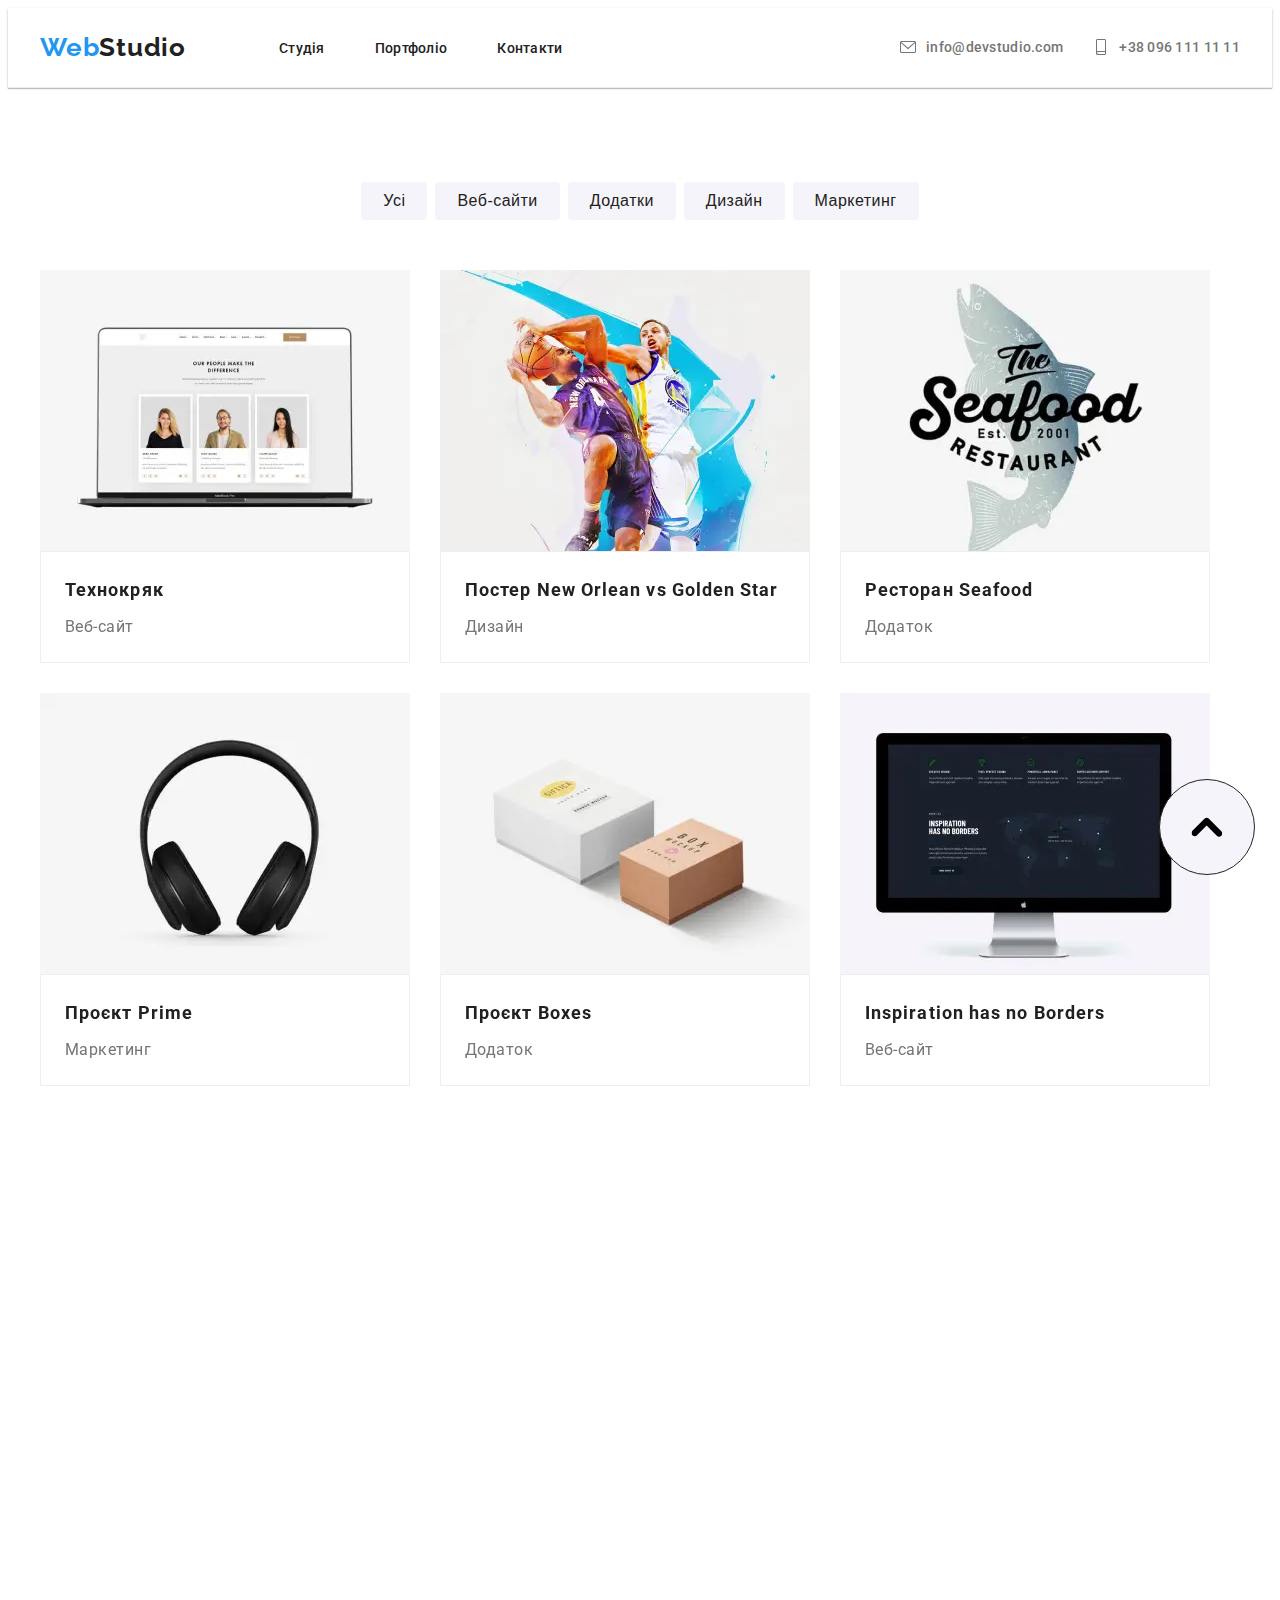
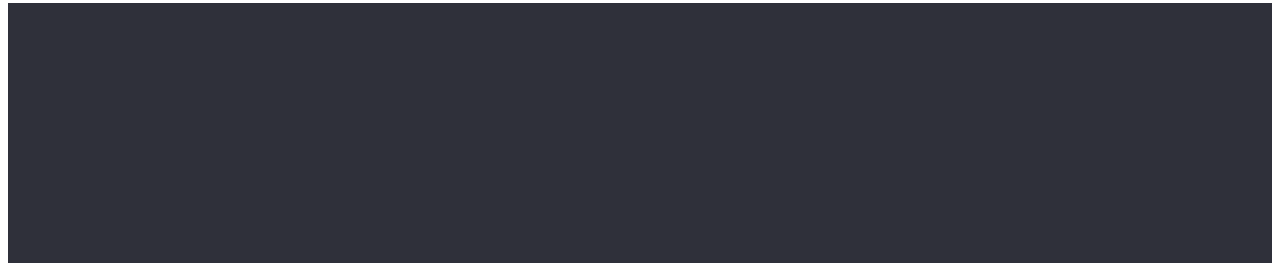
==== portfolio.html @ 99fdd913 "menu4" ====
<!DOCTYPE html>
<html lang="en">
  <head>
    <meta charset="UTF-8" />
    <meta name="viewport" content="width=device-width, initial-scale=1.0" />
    <title>Портфоліо</title>
    <link rel="preconnect" href="https://fonts.googleapis.com" />
    <link rel="preconnect" href="https://fonts.gstatic.com" crossorigin />
    <link
      href="https://fonts.googleapis.com/css2?family=Raleway:wght@700&family=Roboto:wght@400;500;700;900&display=swap"
      rel="stylesheet"
    />
    <link
      rel="stylesheet"
      href="https://cdnjs.cloudflare.com/ajax/libs/modern-normalize/2.0.0/modern-normalize.min.css"
      integrity="sha512-4xo8blKMVCiXpTaLzQSLSw3KFOVPWhm/TRtuPVc4WG6kUgjH6J03IBuG7JZPkcWMxJ5huwaBpOpnwYElP/m6wg=="
      crossorigin="anonymous"
      referrerpolicy="no-referrer"
    />
    <link rel="stylesheet" href="./styles/portfolio.min.css" />
    <link href="https://unpkg.com/aos@2.3.1/dist/aos.css" rel="stylesheet">
  </head>
  <body class="portfolio">
    <header class="header" id="header" >
      <div class="container">
        <div class="header__wrap">
          <a href="./index.html" class="header__logo1"
            >Web<span class="header__logo2">Studio</span></a
          >
          <button class="header__button" data-menu-open>
            <svg class="header__menu">
              <use href="./images/icons.svg#icon-menu"></use>
            </svg>
          </button>
          <ul class="header__list">
            <li class="header__item">
              <a href="./index.html" class="header__link">Студія</a>
            </li>
            <li class="header__item">
              <a href="./portfolio.html" class="header__link">Портфоліо</a>
            </li>
            <li class="header__item">
              <a href="#contacts" class="header__link">Контакти</a>
            </li>
          </ul>
          <ul class="header__infolist">
            <li class="header__infoitem">
              <a class="header__info" href="mailto:info@devstudio.com"
                >info@devstudio.com</a
              >
              <svg class="header__icon">
                <use href="./images/icons.svg#icon-envelope"></use>
              </svg>
            </li>
            <li class="header__infoitem">
              <a class="header__info" href="tel:+380961111111"
                >+38 096 111 11 11</a
              >
              <svg class="header__icon">
                <use href="./images/icons.svg#icon-smartphone"></use>
              </svg>
            </li>
          </ul>
        </div>
      </div>
    </header>
    <main class="main">
      <section class="filters">
        <div class="container">
          <h2 hidden>Filters</h2>
          <ul class="filters__list">
            <li class="filters__item">
              <button class="filters__button" type="button">Усі</button>
            </li>
            <li class="filters__item">
              <button class="filters__button" type="button">Веб-сайти</button>
            </li>
            <li class="filters__item">
              <button class="filters__button" type="button">Додатки</button>
            </li>
            <li class="filters__item">
              <button class="filters__button" type="button">Дизайн</button>
            </li>
            <li class="filters__item">
              <button class="filters__button" type="button">Маркетинг</button>
            </li>
          </ul>
        </div>
      </section>
      <section class="projects">
        <div class="container">
          <h1 hidden>projects</h1>
          <ul class="projects__list">
            <li class="projects__item" data-aos="flip-left">
              <a href="" class="projects__link">
                <article class="projects__article">
                  <div class="projects__hover-position">
                    <div class="projects__photo">
                      <img
                      class="projects__img"
                      src="./images/texnorak.webp"
                      alt="photo"
                    />
                    </div>    
                    <div class="projects__hover">
                      <p class="projects__texthover">
                        Ресурс пропонує комплексні пропозиції з різним рівнем
                        функціоналу та сервісів. Все це дозволить відвідувачу
                        отримати вичерпні відомості про компанію чи приватну
                        особу.
                      </p>
                    </div>
                  </div>
                  <div class="projects__wrap">
                    <h2 class="projects__subtitle">Технокряк</h2>
                    <h2 class="projects__description">Веб-сайт</h2>
                  </div>
                </article>
              </a>
            </li>
            <li class="projects__item" data-aos="flip-left">
              <a href="" class="projects__link">
                <article class="projects__article">
                  <div class="projects__hover-position">
                    <div class="projects__photo">
                      <img
                      class="projects__img"
                      src="./images/poster.webp"
                      alt="photo"
                    />
                    </div>
                    <div class="projects__hover">
                      <p class="projects__texthover">
                        Ресурс пропонує комплексні пропозиції з різним рівнем
                        функціоналу та сервісів. Все це дозволить відвідувачу
                        отримати вичерпні відомості про компанію чи приватну
                        особу.
                      </p>
                    </div>
                  </div>
                  <div class="projects__wrap">
                    <h2 class="projects__subtitle">
                      Постер New Orlean vs Golden Star
                    </h2>
                    <h2 class="projects__description">Дизайн</h2>
                  </div>
                </article>
              </a>
            </li>
            <li class="projects__item" data-aos="flip-left">
              <a href="" class="projects__link">
                <article class="projects__article">
                  <div class="projects__hover-position">
                    <div class="projects__photo">
                      <img
                      class="projects__img"
                      src="./images/seafod.webp"
                      alt="photo"
                    />
                    </div>
                    <div class="projects__hover">
                      <p class="projects__texthover">
                        Ресурс пропонує комплексні пропозиції з різним рівнем
                        функціоналу та сервісів. Все це дозволить відвідувачу
                        отримати вичерпні відомості про компанію чи приватну
                        особу.
                      </p>
                    </div>
                  </div>
                  <div class="projects__wrap">
                    <h2 class="projects__subtitle">Ресторан Seafood</h2>
                    <h2 class="projects__description">Додаток</h2>
                  </div>
                </article>
              </a>
            </li>
            <li class="projects__item" data-aos="flip-left">
              <a href="" class="projects__link">
                <article class="projects__article">
                  <div class="projects__hover-position">
                    <div class="projects__photo">
                      <img
                      class="projects__img"
                      src="./images/nayshniki.webp"
                      alt="photo"
                    />
                    </div>
                    <div class="projects__hover">
                      <p class="projects__texthover">
                        Ресурс пропонує комплексні пропозиції з різним рівнем
                        функціоналу та сервісів. Все це дозволить відвідувачу
                        отримати вичерпні відомості про компанію чи приватну
                        особу.
                      </p>
                    </div>
                  </div>
                  <div class="projects__wrap">
                    <h2 class="projects__subtitle">Проєкт Prime</h2>
                    <h2 class="projects__description">Маркетинг</h2>
                  </div>
                </article>
              </a>
            </li>
            <li class="projects__item" data-aos="flip-left">
              <a href="" class="projects__link">
                <article class="projects__article">
                  <div class="projects__hover-position">
                    <div class="projects__photo">
                      <img
                      class="projects__img"
                      src="./images/boxes.webp"
                      alt="photo"
                    />
                    </div>
                    <div class="projects__hover">
                      <p class="projects__texthover">
                        Ресурс пропонує комплексні пропозиції з різним рівнем
                        функціоналу та сервісів. Все це дозволить відвідувачу
                        отримати вичерпні відомості про компанію чи приватну
                        особу.
                      </p>
                    </div>
                  </div>
                  <div class="projects__wrap">
                    <h2 class="projects__subtitle">Проєкт Boxes</h2>
                    <h2 class="projects__description">Додаток</h2>
                  </div>
                </article>
              </a>
            </li>
            <li class="projects__item" data-aos="flip-left">
              <a href="" class="projects__link">
                <article class="projects__article">
                  <div class="projects__hover-position">
                    <div class="projects__photo">
                      <img
                      class="projects__img"
                      src="./images/computer.webp"
                      alt="photo"
                    />
                    </div>
                    <div class="projects__hover">
                      <p class="projects__texthover">
                        Ресурс пропонує комплексні пропозиції з різним рівнем
                        функціоналу та сервісів. Все це дозволить відвідувачу
                        отримати вичерпні відомості про компанію чи приватну
                        особу.
                      </p>
                    </div>
                  </div>
                  <div class="projects__wrap">
                    <h2 class="projects__subtitle">
                      Inspiration has no Borders
                    </h2>
                    <h2 class="projects__description">Веб-сайт</h2>
                  </div>
                </article>
              </a>
            </li>
            <li class="projects__item" data-aos="flip-left">
              <a href="" class="projects__link">
                <article class="projects__article">
                  <div class="projects__hover-position">
                    <div class="projects__photo">
                      <img
                      class="projects__img"
                      src="./images/limited.webp"
                      alt="photo"
                    />
                    </div>
                    <div class="projects__hover">
                      <p class="projects__texthover">
                        Ресурс пропонує комплексні пропозиції з різним рівнем
                        функціоналу та сервісів. Все це дозволить відвідувачу
                        отримати вичерпні відомості про компанію чи приватну
                        особу.
                      </p>
                    </div>
                  </div>
                  <div class="projects__wrap">
                    <h2 class="projects__subtitle">Видання Limited Edition</h2>
                    <h2 class="projects__description">Дизайн</h2>
                  </div>
                </article>
              </a>
            </li>
            <li class="projects__item" data-aos="flip-left">
              <a href="" class="projects__link">
                <article class="projects__article">
                  <div class="projects__hover-position">
                    <div class="projects__photo">
                      <img
                      class="projects__img"
                      src="./images/lab.webp"
                      alt="photo"
                    />
                    </div>
                    <div class="projects__hover">
                      <p class="projects__texthover">
                        Ресурс пропонує комплексні пропозиції з різним рівнем
                        функціоналу та сервісів. Все це дозволить відвідувачу
                        отримати вичерпні відомості про компанію чи приватну
                        особу.
                      </p>
                    </div>
                  </div>
                  <div class="projects__wrap">
                    <h2 class="projects__subtitle">Проєкт LAB</h2>
                    <h2 class="projects__description">Маркетинг</h2>
                  </div>
                </article>
              </a>
            </li>
            <li class="projects__item" data-aos="flip-left">
              <a href="" class="projects__link">
                <article class="projects__article">
                  <div class="projects__hover-position">
                    <div class="projects__photo">
                      <img
                      class="projects__img"
                      src="./images/growing.webp"
                      alt="photo"
                    />
                    </div>
                    <div class="projects__hover">
                      <p class="projects__texthover">
                        Ресурс пропонує комплексні пропозиції з різним рівнем
                        функціоналу та сервісів. Все це дозволить відвідувачу
                        отримати вичерпні відомості про компанію чи приватну
                        особу.
                      </p>
                    </div>
                  </div>
                  <div class="projects__wrap">
                    <h2 class="projects__subtitle">Growing Business</h2>
                    <h2 class="projects__description">Додаток</h2>
                  </div>
                </article>
              </a>
            </li>
          </ul>
        </div>
      </section>
    </main>
    <footer id="contacts" class="footer">
      <div class="container footer__wrap">
        <div class="footer__contcts" data-aos="fade-right">
          <a href="index.html" class="footer__logo1"
            >Web<span class="footer__logo2">Studio</span></a
          >
          <address class="footer__address">
            м. Київ, пр-т Лесі Українки, 26
          </address>
          <ul class="footer__list">
            <li class="footer__item">
              <a class="footer__info" href="mailto:info@devstudio.com"
                >info@devstudio.com</a
              >
            </li>
            <li class="footer__item">
              <a class="footer__info" href="tel:+380961111111"
                >+38 096 111 11 11</a
              >
            </li>
          </ul>
        </div>
        <div class="footer__soc" data-aos="fade-up">
          <h4 class="footer__title">приєднуйтесь</h4>
          <ul class="soc__list">
            <li class="soc__item">
              <a
                href="https://www.instagram.com/"
                target="_blank"
                class="soc__link"
              >
                <svg class="soc__icon footer__icon">
                  <use href="./images/icons.svg#icon-instagram"></use>
                </svg>
              </a>
            </li>
            <li class="soc__item">
              <a href="https://twitter.com/" target="_blank" class="soc__link">
                <svg class="soc__icon footer__icon">
                  <use href="./images/icons.svg#icon-twitter"></use>
                </svg>
              </a>
            </li>
            <li class="soc__item">
              <a href="https://facebook.com/" target="_blank" class="soc__link">
                <svg class="soc__icon footer__icon">
                  <use href="./images/icons.svg#icon-facebook"></use>
                </svg>
              </a>
            </li>
            <li class="soc__item">
              <a href="https://linkedin.com/" target="_blank" class="soc__link">
                <svg class="soc__icon footer__icon">
                  <use href="./images/icons.svg#icon-linkedin"></use>
                </svg>
              </a>
            </li>
          </ul>
        </div>
        <div class="footer__subscribe" data-aos="fade-left">
          <h4 class="footer__title">Підпишіться на розсилку</h4>
          <form class="footer__form">
            <input type="email" class="footer__input" placeholder="E-mail" required>
            <button class="footer__btn">Підписатися <svg class="footer__subscribe__icon" width="24px" height="24px"><use href="./images/icons.svg#icon-send"></use></svg></button>
          </form>
        </div>
      </div>
    </footer>
    <a href="#top" class="scrolltop">
      <svg class="scrolltop__icon" width="21.68px" height="30.91px">
        <use href="./images/icons.svg#icon-arrow"></use>
      </svg>
    </a>
    <div class="menu is-hidden" data-menu>
      <button class="menu__button" data-menu-close>
        <svg class="menu__icon">
          <use href="./images/icons.svg#icon-cross"></use>
        </svg>
      </button>
      <ul class="menu__list">
        <li class="menu__item">
          <a href="./index.html" class="menu__link">Студія</a>
        </li>
        <li class="menu__item">
          <a href="./portfolio.html" class="menu__link menu__active">Портфоліо</a>
        </li>
        <li class="menu__item">
          <a href="#contacts" class="menu__link" data-menu-close>Контакти</a>
        </li>
      </ul>
      <div class="menu__wrap">
        <a class="menu__tel" href="tel:+380961111111">+38 096 111 11 11</a>
        <a class="menu__mail" href="mailto:info@devstudio.com"
          >info@devstudio.com</a
        >
        <ul class="menu__socials">
          <li class="menu__socitem">
            <a href="" class="menu__soc">Instagram</a>
          </li>
          <li class="menu__socitem">
            <div class="menu__rectangle"></div>
          </li>
          <li class="menu__socitem">
            <a href="" class="menu__soc">Twitter</a>
          </li>
          <li class="menu__socitem">
            <div class="menu__rectangle"></div>
          </li>
          <li class="menu__socitem">
            <a href="" class="menu__soc">Facebook</a>
          </li>
          <li class="menu__socitem">
            <div class="menu__rectangle"></div>
          </li>
          <li class="menu__socitem">
            <a href="" class="menu__soc">LinkedIn</a>
          </li>
        </ul>
      </div>
    </div>
    <script src="https://unpkg.com/aos@2.3.1/dist/aos.js"></script>
    <script src="./js/mobile-menu.js"></script>
    <script>
      AOS.init();
    </script>
  </body>
</html>
---- styles/portfolio.min.css ----
.footer__info,.footer__address{font-size:14px;font-weight:400}.footer__title{font-size:14px;font-weight:700}a{text-decoration:none}ul{list-style-type:none}h1,h2,h3,h4,p,ul{margin:0;padding:0}button{border:none}img{width:100%;max-width:100%;display:block}.container{max-width:480px;margin-left:auto;margin-right:auto;padding:0 15px}@media screen and (min-width: 768px){.container{width:768px;max-width:none}}@media screen and (min-width: 1200px){.container{max-width:none;width:1200px}}html{scroll-behavior:smooth}body{font-family:"Roboto"}main{overflow:hidden}.header{top:0;left:0;z-index:2;background-color:#fff;width:100%;padding:10px 0;animation-name:header-move;animation-duration:1s;box-shadow:0px 1px 3px 0px rgba(0,0,0,.12),0px 1px 1px 0px rgba(0,0,0,.14),0px 2px 1px 0px rgba(0,0,0,.2)}@media screen and (min-width: 768px){.header{padding:21px 0}}@media screen and (min-width: 1200px){.header{padding-top:24px;padding-bottom:25px}}.header__button{background-color:rgba(0,0,0,0);padding:0;width:40px;height:40px}@media screen and (min-width: 768px){.header__button{display:none}}.header__menu{width:40px;height:40px}@media screen and (min-width: 768px){.header__menu{display:none}}.header__wrap{display:flex;align-items:center;justify-content:space-between}@media screen and (min-width: 1200px){.header__wrap{display:flex;align-items:center;justify-content:center}}.header__logo1{color:#2196f3;font-family:Raleway;font-size:24px;font-weight:700;letter-spacing:.72px}@media screen and (min-width: 1200px){.header__logo1{font-size:26px;letter-spacing:.78px}}.header__logo2{color:#212121;font-family:Raleway;font-size:24px;font-weight:700;letter-spacing:.72px}@media screen and (min-width: 1200px){.header__logo2{font-size:26px;letter-spacing:.78px}}.header__list{display:none}@media screen and (min-width: 768px){.header__list{display:flex;align-items:center;justify-content:center;margin-left:88px;gap:50px}}@media screen and (min-width: 1200px){.header__list{display:flex;align-items:center;justify-content:center;margin-left:93px}}.header__infolist{display:none}@media screen and (min-width: 768px){.header__infolist{display:flex;align-items:center;justify-content:flex-start;flex-wrap:wrap;gap:10px;margin-left:96px}}@media screen and (min-width: 1200px){.header__infolist{display:flex;align-items:center;justify-content:center;gap:30px;margin-left:auto}}.header__infoitem{display:flex;align-items:center;justify-content:center;gap:10px;flex-direction:row-reverse;transition:fill 250ms cubic-bezier(0.4, 0, 0.2, 1)}.header__infoitem:hover .header__icon{fill:#2196f3;cursor:pointer}.header__infoitem:hover .header__info{fill:#2196f3;color:#2196f3;cursor:pointer}.header__icon{width:14px;height:14px;fill:#757575;transition:fill 250ms cubic-bezier(0.4, 0, 0.2, 1)}@media screen and (min-width: 1200px){.header__icon{width:16px;height:16px}}.header__link{color:#212121;font-size:14px;font-weight:500;letter-spacing:.28px;position:relative;transition:color 250ms cubic-bezier(0.4, 0, 0.2, 1)}.header__link:hover{color:#2196f3}.header__link:focus{color:#2196f3;outline:none}.header__link::after{display:block;content:"";width:100%;height:4px;background-color:#2196f3;border-radius:2px;position:absolute;top:44px;left:0;opacity:0;transition:opacity 250ms cubic-bezier(0.4, 0, 0.2, 1)}.header__link:hover::after{opacity:1}.header__link:focus::after{opacity:1}.index:hover .header__item:nth-child(1) .header__link::after{opacity:1}.index:hover .header__item:nth-child(1) .header__link{color:#2196f3}.portfolio:hover .header__item:nth-child(2) .header__link::after{opacity:1}.portfolio:hover .header__item:nth-child(2) .header__link{color:#2196f3}.header__info{color:#757575;font-size:12px;font-weight:500;letter-spacing:.24px;transition:color 250ms cubic-bezier(0.4, 0, 0.2, 1)}@media screen and (min-width: 1200px){.header__info{font-size:14px;letter-spacing:.28px}}.header__info:focus{color:#2196f3;outline:none}.header__info:focus-within~.header__icon{fill:#2196f3}@keyframes header-move{0%{transform:translate(0, -200px)}100%{transform:translate(0)}}.menu{background-color:#fff;position:fixed;top:0;left:0;width:100%;height:100%;z-index:2;display:flex;align-items:none;justify-content:space-between;flex-direction:column;padding:48px 0 48px 40px}@media screen and (min-width: 768px){.menu{display:none}}.menu__button{position:fixed;top:10px;right:15px;padding:0;width:40px;height:40px;background-color:rgba(0,0,0,0)}.menu__icon{width:40px;height:40px;fill:#212121}.menu__link{color:#212121;font-size:40px;font-weight:500;letter-spacing:.8px}.menu__link:hover{color:#2196f3}.menu__wrap{display:flex;align-items:none;justify-content:none;flex-direction:column}.menu__tel{color:#2196f3;font-size:34px;font-weight:500;letter-spacing:.68px}@media screen and (max-width: 360px){.menu__tel{font-size:30px}}.menu__mail{color:#757575;font-size:24px;font-weight:500;letter-spacing:.48px;margin-top:32px}.menu__soc{color:#2196f3;font-size:18px;font-weight:500;line-height:122.222%;letter-spacing:.36px}.menu__list{display:flex;align-items:none;justify-content:none;flex-direction:column;gap:34px}.menu__rectangle{width:1px;height:22px;background:rgba(33,33,33,.2)}.menu__socials{display:flex;align-items:center;justify-content:none;gap:10px;flex-wrap:wrap;margin-top:64px}.menu__active{color:#2196f3}.is-hidden{opacity:0;z-index:-2}.scrolltop{width:94px;height:94px;background:#f5f4fa;border:solid 1px #212121;border-radius:50%;display:flex;align-items:center;justify-content:center;position:fixed;bottom:25px;right:25px;z-index:2;transition:box-shadow,background-color,border,250ms cubic-bezier(0.4, 0, 0.2, 1);animation-name:scroll-to-top-move;animation-duration:1s}.scrolltop:hover{box-shadow:0px 2px 2px 0px rgba(0,0,0,.12),0px 1px 2px 0px rgba(0,0,0,.08),0px 3px 1px 0px rgba(0,0,0,.1);background-color:#2196f3;border:none}.scrolltop:focus{box-shadow:0px 2px 2px 0px rgba(0,0,0,.12),0px 1px 2px 0px rgba(0,0,0,.08),0px 3px 1px 0px rgba(0,0,0,.1);background-color:#2196f3;border:none;outline:none}.scrolltop:focus-visible .modal-close{fill:#fff}.scrolltop:hover .scrolltop__icon{fill:#fff}.scrolltop__icon{transform:rotate(90deg);transition:fill 250ms cubic-bezier(0.4, 0, 0.2, 1)}@keyframes scroll-to-top-move{0%{bottom:-90px;background-color:#2196f3}100%{bottom:30px}}.soc__list{display:flex;align-items:center;justify-content:center;gap:10px}.soc__item{width:44px;height:44px;border-radius:50%;display:flex;align-items:center;justify-content:center;transition:background-color 250ms cubic-bezier(0.4, 0, 0.2, 1);background-color:rgba(255,255,255,.1);cursor:pointer}.soc__item:hover{background-color:#2196f3}.soc__item:hover .soc__icon{fill:#fff}.soc__item:focus-within{background-color:#2196f3;outline:none}.soc__item:focus-within .soc__icon{fill:#fff}.soc__item:focus{outline:none}.soc__link{width:20px;height:20px}.soc__icon{width:20px;height:20px;fill:#afb1b8;transition:fill 250ms cubic-bezier(0.4, 0, 0.2, 1)}.team{padding:60px 0;background-color:#f5f4fa}@media screen and (min-width: 1200px){.team{padding:94px 0}}.team__list{display:flex;align-items:center;justify-content:center;gap:30px;flex-direction:column}@media screen and (min-width: 768px){.team__list{flex-direction:row;flex-wrap:wrap}}@media screen and (min-width: 1200px){.team__list{flex-direction:row}}.team__title{color:#212121;text-align:center;font-weight:700;margin-bottom:30px;font-size:28px;letter-spacing:.84px}@media screen and (min-width: 1200px){.team__title{margin-bottom:50px;letter-spacing:1.08px;font-size:36px}}.team__wrap{padding:30px 0 16px}.team__mate{color:#212121;text-align:center;font-size:16px;font-weight:500;letter-spacing:.48px}.team__item{padding-bottom:24px;background-color:#fff;border-radius:0px 0px 4px 4px;box-shadow:0px 2px 1px 0px rgba(0,0,0,.2),0px 1px 1px 0px rgba(0,0,0,.14),0px 1px 3px 0px rgba(0,0,0,.12)}@media screen and (min-width: 1200px){.team__item{padding-bottom:30px}}.team__photo{overflow:hidden}@media screen and (min-width: 768px){.team__photo{width:354px;height:374px}}@media screen and (min-width: 1200px){.team__photo{width:270px;height:260px}}.team__subtitle{color:#757575;text-align:center;font-size:16px;font-weight:400;letter-spacing:.48px;margin-top:10px}.filters{border-top:solid #ececec 1px;padding-top:60px;padding-bottom:40px}@media screen and (min-width: 768px){.filters{padding-bottom:30px}}@media screen and (min-width: 1200px){.filters{padding-top:94px;padding-bottom:50px}}.filters__list{display:flex;align-items:none;justify-content:none;gap:8px;flex-wrap:wrap;max-width:326px}@media screen and (min-width: 768px){.filters__list{display:flex;align-items:center;justify-content:center;max-width:none}}.filters__item:nth-child(1) .filters__button{animation-name:filters-move-1}.filters__item:nth-child(2) .filters__button{animation-name:filters-move-2}.filters__item:nth-child(3) .filters__button{animation-name:filters-move-3}.filters__item:nth-child(4) .filters__button{animation-name:filters-move-4}.filters__item:nth-child(5) .filters__button{animation-name:filters-move-5}.filters__button{padding:6px 22px;border-radius:4px;background:#f5f4fa;color:#212121;text-align:center;font-size:16px;font-weight:500;line-height:162.5%;letter-spacing:.48px;transition:background,color,box-shadow,transform;transition-duration:250ms;transition-timing-function:cubic-bezier(0.4, 0, 0.2, 1);animation-duration:1.2s}.filters__button:hover{background:#2196f3;color:#fff;box-shadow:0px 2px 2px 0px rgba(0,0,0,.12),0px 1px 2px 0px rgba(0,0,0,.08),0px 3px 1px 0px rgba(0,0,0,.1);cursor:pointer}.filters__button:focus{background:#2196f3;color:#fff;box-shadow:0px 2px 2px 0px rgba(0,0,0,.12),0px 1px 2px 0px rgba(0,0,0,.08),0px 3px 1px 0px rgba(0,0,0,.1);cursor:pointer;outline:none}@keyframes filters-move-1{0%{transform:translate(-1500px, -500px) rotate(750deg);opacity:1}50%{transform:translate(-400px, 30px);background:#2196f3;color:#fff}100%{transform:translate(0);opacity:0}}@keyframes filters-move-2{0%{transform:translate(300px, -600px) rotate(380deg);opacity:1}50%{transform:translate(300px, -220px) rotate(190deg);background:#2196f3;color:#fff}100%{transform:translate(0);opacity:1}}@keyframes filters-move-3{0%{transform:translate(1600px, 600px) rotate(1090deg);opacity:1}50%{transform:translate(550px, -70px) rotate(460deg);background:#2196f3;color:#fff}100%{transform:translate(0);opacity:0}}@keyframes filters-move-4{0%{transform:translate(-1600px, 0);opacity:1}50%{transform:translate(-300px, 0);background:#2196f3;color:#fff}100%{transform:translate(0);opacity:0}}@keyframes filters-move-5{0%{transform:translate(1600px, 0) rotate(460deg);opacity:1}50%{transform:translate(200px, 0) rotate(80deg);background:#2196f3;color:#fff}100%{transform:translate(0);opacity:1}}.projects{padding-bottom:94px}.projects__wrap{padding:20px 24px;border:1px solid #eee}@media screen and (min-width: 768px){.projects__item:first-child .projects__wrap{padding-bottom:54px}}@media screen and (min-width: 1200px){.projects__item:first-child .projects__wrap{padding-bottom:20px}}.projects__list{display:flex;align-items:center;justify-content:none;flex-wrap:wrap;gap:30px}.projects__subtitle{color:#212121;font-size:18px;font-weight:700;line-height:200%;letter-spacing:1.08px;margin-bottom:4px}.projects__photo{height:294px;width:450px}@media screen and (max-width: 480px){.projects__photo{width:100%;height:auto}}@media screen and (min-width: 768px){.projects__photo{width:354px;height:281px}}@media screen and (min-width: 1200px){.projects__photo{width:370px}}.projects__article{transition:box-shadow 250ms cubic-bezier(0.4, 0, 0.2, 1)}.projects__link:hover .projects__article{box-shadow:1px 4px 6px 0px rgba(0,0,0,.16),0px 4px 4px 0px rgba(0,0,0,.06),0px 1px 1px 0px rgba(0,0,0,.12)}.projects__link:focus{outline:none}.projects__link:focus .projects__article{box-shadow:1px 4px 6px 0px rgba(0,0,0,.16),0px 4px 4px 0px rgba(0,0,0,.06),0px 1px 1px 0px rgba(0,0,0,.12)}@media screen and (max-width: 480px){.projects__item{width:100%}}@media screen and (min-width: 768px){.projects__item{max-width:354px}}@media screen and (min-width: 1200px){.projects__item{max-width:none;flex-basis:calc((100% - 60px) \3 )}}.projects__description{color:#757575;font-size:16px;font-weight:400;line-height:187.5%;letter-spacing:.48px}.projects__texthover{color:#fff;font-size:18px;font-weight:400;line-height:155.556%;letter-spacing:.54px;max-width:402px}@media screen and (max-width: 480px){.projects__texthover{font-size:14px;max-width:206px}}@media screen and (min-width: 768px){.projects__texthover{max-width:306px}}@media screen and (min-width: 1200px){.projects__texthover{max-width:322px}}.projects__hover-position{position:relative;overflow:hidden}.projects__hover{top:294px;left:0;position:absolute;height:294px;width:450px;background:rgba(33,150,243,.9);display:flex;align-items:center;justify-content:center;transition:transform 250ms cubic-bezier(0.4, 0, 0.2, 1)}@media screen and (max-width: 480px){.projects__hover{top:360px;width:100%;height:100%}}@media screen and (min-width: 768px){.projects__hover{width:370px}}.projects__link:hover .projects__hover{transform:translate(0, -294px)}@media screen and (max-width: 480px){.projects__link:hover .projects__hover{transform:translate(0, -360px)}}.projects__link:focus .projects__hover{opacity:1}.footer{padding:60px 0;background-color:#2f303a;overflow:hidden}.footer__icon{fill:#fff;transition:fill 250ms cubic-bezier(0.4, 0, 0.2, 1)}@media screen and (min-width: 768px){.footer__soc{padding-top:5px}}@media screen and (min-width: 1200px){.footer__soc{padding-top:12px;margin-left:70px}}.footer__logo1{color:#2196f3;font-family:Raleway;font-size:24px;font-weight:700;letter-spacing:.72px}@media screen and (min-width: 1200px){.footer__logo1{font-size:26px;letter-spacing:.78px}}.footer__logo2{color:#fff;font-family:Raleway;font-size:24px;font-weight:700;letter-spacing:.72px}@media screen and (min-width: 1200px){.footer__logo2{font-size:26px;letter-spacing:.78px}}.footer__contcts{display:flex;align-items:center;justify-content:center;flex-direction:column}@media screen and (min-width: 768px){.footer__contcts{margin-left:61px;margin-right:165px}}@media screen and (min-width: 1200px){.footer__contcts{display:block;margin:0}}.footer__address{color:#fff;line-height:171.429%;letter-spacing:.42px;font-style:normal;margin-bottom:9px;margin-top:20px}.footer__list{display:flex;align-items:none;justify-content:none;gap:9px;flex-direction:column}.footer__info{color:rgba(255,255,255,.6);line-height:171.429%;letter-spacing:.42px;transition:color 250ms cubic-bezier(0.4, 0, 0.2, 1)}.footer__info:hover{color:#2196f3}.footer__info:focus{color:#2196f3;outline:none}.footer__title{text-align:center;color:#fff;letter-spacing:.42px;text-transform:uppercase;margin-bottom:20px}@media screen and (min-width: 1200px){.footer__title{text-align:left}}.footer__wrap{display:flex;align-items:none;justify-content:none;gap:60px;flex-direction:column;flex-wrap:wrap}@media screen and (min-width: 768px){.footer__wrap{flex-direction:row;gap:0}}@media screen and (min-width: 768px){.footer__subscribe{margin-top:60px;margin-right:auto;margin-left:auto}}@media screen and (min-width: 1200px){.footer__subscribe{padding-top:12px;margin:0 0 0 93px}}.footer__input{width:450px;height:50px;border-radius:4px;border:1px solid rgba(255,255,255,.3);background:rgba(33,150,243,0);box-shadow:0px 4px 4px 0px rgba(0,0,0,.15);padding:15px 16px;color:#fff;transition:border-color 250ms cubic-bezier(0.4, 0, 0.2, 1)}@media screen and (max-width: 480px){.footer__input{width:100%}}@media screen and (min-width: 1200px){.footer__input{width:358px}}.footer__input:hover{border-color:#2196f3}.footer__input:focus{border-color:#2196f3;outline:none}.footer__input::-moz-placeholder{color:rgba(255,255,255,.6);font-size:16px;font-weight:400;line-height:125%;letter-spacing:.48px}.footer__input::placeholder{color:rgba(255,255,255,.6);font-size:16px;font-weight:400;line-height:125%;letter-spacing:.48px}.footer__btn{color:#fff;font-size:16px;font-weight:700;line-height:187.5%;letter-spacing:.96px;width:200px;height:50px;border-radius:4px;background:#2196f3;box-shadow:0px 4px 4px 0px rgba(0,0,0,.15);display:flex;align-items:center;justify-content:none;gap:10px;padding:10px 28px}.footer__btn:hover{cursor:pointer}.footer__form{display:flex;align-items:center;justify-content:center;gap:20px;flex-direction:column}@media screen and (min-width: 1200px){.footer__form{gap:12px;flex-direction:row}}.footer__subscribe__icon{fill:#fff}.footer{padding:60px 0;background-color:#2f303a;overflow:hidden}.footer__icon{fill:#fff;transition:fill 250ms cubic-bezier(0.4, 0, 0.2, 1)}@media screen and (min-width: 768px){.footer__soc{padding-top:5px}}@media screen and (min-width: 1200px){.footer__soc{padding-top:12px;margin-left:70px}}.footer__logo1{color:#2196f3;font-family:Raleway;font-size:24px;font-weight:700;letter-spacing:.72px}@media screen and (min-width: 1200px){.footer__logo1{font-size:26px;letter-spacing:.78px}}.footer__logo2{color:#fff;font-family:Raleway;font-size:24px;font-weight:700;letter-spacing:.72px}@media screen and (min-width: 1200px){.footer__logo2{font-size:26px;letter-spacing:.78px}}.footer__contcts{display:flex;align-items:center;justify-content:center;flex-direction:column}@media screen and (min-width: 768px){.footer__contcts{margin-left:61px;margin-right:165px}}@media screen and (min-width: 1200px){.footer__contcts{display:block;margin:0}}.footer__address{color:#fff;line-height:171.429%;letter-spacing:.42px;font-style:normal;margin-bottom:9px;margin-top:20px}.footer__list{display:flex;align-items:none;justify-content:none;gap:9px;flex-direction:column}.footer__info{color:rgba(255,255,255,.6);line-height:171.429%;letter-spacing:.42px;transition:color 250ms cubic-bezier(0.4, 0, 0.2, 1)}.footer__info:hover{color:#2196f3}.footer__info:focus{color:#2196f3;outline:none}.footer__title{text-align:center;color:#fff;letter-spacing:.42px;text-transform:uppercase;margin-bottom:20px}@media screen and (min-width: 1200px){.footer__title{text-align:left}}.footer__wrap{display:flex;align-items:none;justify-content:none;gap:60px;flex-direction:column;flex-wrap:wrap}@media screen and (min-width: 768px){.footer__wrap{flex-direction:row;gap:0}}@media screen and (min-width: 768px){.footer__subscribe{margin-top:60px;margin-right:auto;margin-left:auto}}@media screen and (min-width: 1200px){.footer__subscribe{padding-top:12px;margin:0 0 0 93px}}.footer__input{width:450px;height:50px;border-radius:4px;border:1px solid rgba(255,255,255,.3);background:rgba(33,150,243,0);box-shadow:0px 4px 4px 0px rgba(0,0,0,.15);padding:15px 16px;color:#fff;transition:border-color 250ms cubic-bezier(0.4, 0, 0.2, 1)}@media screen and (max-width: 480px){.footer__input{width:100%}}@media screen and (min-width: 1200px){.footer__input{width:358px}}.footer__input:hover{border-color:#2196f3}.footer__input:focus{border-color:#2196f3;outline:none}.footer__input::-moz-placeholder{color:rgba(255,255,255,.6);font-size:16px;font-weight:400;line-height:125%;letter-spacing:.48px}.footer__input::placeholder{color:rgba(255,255,255,.6);font-size:16px;font-weight:400;line-height:125%;letter-spacing:.48px}.footer__btn{color:#fff;font-size:16px;font-weight:700;line-height:187.5%;letter-spacing:.96px;width:200px;height:50px;border-radius:4px;background:#2196f3;box-shadow:0px 4px 4px 0px rgba(0,0,0,.15);display:flex;align-items:center;justify-content:none;gap:10px;padding:10px 28px}.footer__btn:hover{cursor:pointer}.footer__form{display:flex;align-items:center;justify-content:center;gap:20px;flex-direction:column}@media screen and (min-width: 1200px){.footer__form{gap:12px;flex-direction:row}}.footer__subscribe__icon{fill:#fff}.menu{background-color:#fff;position:fixed;top:0;left:0;width:100%;height:100%;z-index:2;display:flex;align-items:none;justify-content:space-between;flex-direction:column;padding:48px 0 48px 40px}@media screen and (min-width: 768px){.menu{display:none}}.menu__button{position:fixed;top:10px;right:15px;padding:0;width:40px;height:40px;background-color:rgba(0,0,0,0)}.menu__icon{width:40px;height:40px;fill:#212121}.menu__link{color:#212121;font-size:40px;font-weight:500;letter-spacing:.8px}.menu__link:hover{color:#2196f3}.menu__wrap{display:flex;align-items:none;justify-content:none;flex-direction:column}.menu__tel{color:#2196f3;font-size:34px;font-weight:500;letter-spacing:.68px}@media screen and (max-width: 360px){.menu__tel{font-size:30px}}.menu__mail{color:#757575;font-size:24px;font-weight:500;letter-spacing:.48px;margin-top:32px}.menu__soc{color:#2196f3;font-size:18px;font-weight:500;line-height:122.222%;letter-spacing:.36px}.menu__list{display:flex;align-items:none;justify-content:none;flex-direction:column;gap:34px}.menu__rectangle{width:1px;height:22px;background:rgba(33,33,33,.2)}.menu__socials{display:flex;align-items:center;justify-content:none;gap:10px;flex-wrap:wrap;margin-top:64px}.menu__active{color:#2196f3}.is-hidden{opacity:0;z-index:-2}/*# sourceMappingURL=portfolio.min.css.map */
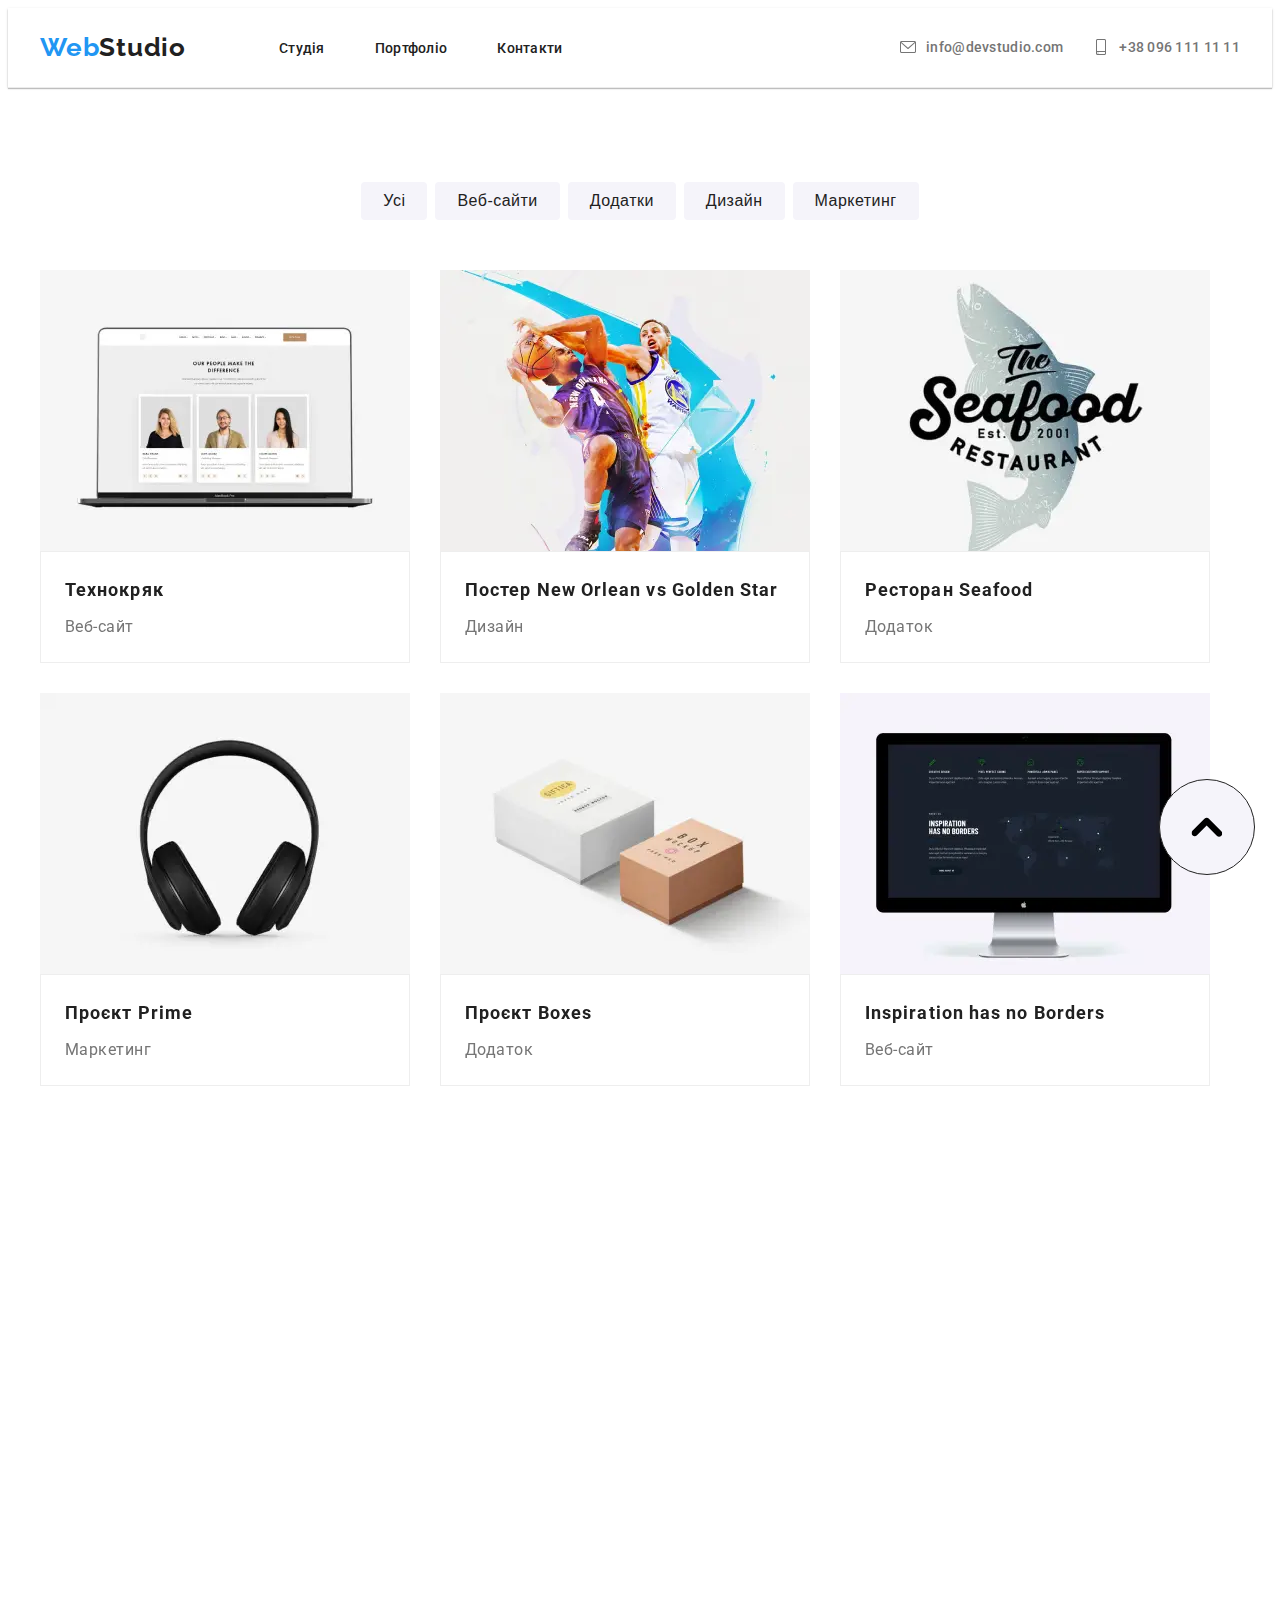
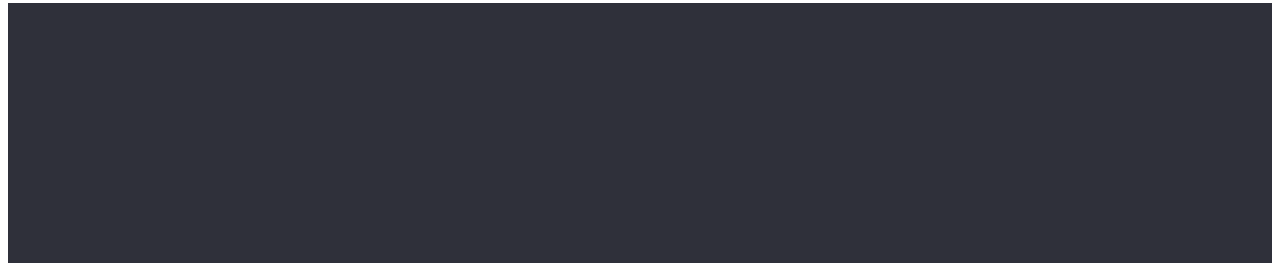
==== commit 2db187a9: "photo)" ====
--- a/portfolio.html
+++ b/portfolio.html
@@ -96,11 +96,12 @@
                 <article class="projects__article">
                   <div class="projects__hover-position">
                     <div class="projects__photo">
-                      <img
-                      class="projects__img"
-                      src="./images/texnorak.webp"
-                      alt="photo"
-                    />
+                      <picture class="projects__img">
+                        <source srcset="./images/desktop/texnorak@1-desktop.webp, ./images/desktop/texnorak@2-desktop.webp" media="(min-width: 1200px)">
+                        <source srcset="./images/tablet/texnorak@1-tablet.webp, ./images/tablet/texnorak@2-tablet.webp" media="(min-width: 720px)">
+                        <source srcset="./images/mobile/texnorak@1-mobile.webp, ./images/mobile/texnorak@2-mobile.webpx" media="(max-width: 719px)">
+                        <img class="works-img" src="./images/mobile/texnorak@1-mobile.webp" />
+                      </picture>
                     </div>    
                     <div class="projects__hover">
                       <p class="projects__texthover">
@@ -123,11 +124,12 @@
                 <article class="projects__article">
                   <div class="projects__hover-position">
                     <div class="projects__photo">
-                      <img
-                      class="projects__img"
-                      src="./images/poster.webp"
-                      alt="photo"
-                    />
+                      <picture class="projects__img">
+                        <source srcset="./images/desktop/poster@1-desktop.webp, ./images/desktop/poster@2-desktop.webp" media="(min-width: 1200px)">
+                        <source srcset="./images/tablet/poster@1-tablet.webp, ./images/tablet/poster@2-tablet.webp" media="(min-width: 720px)">
+                        <source srcset="./images/mobile/poster@1-mobile.webp, ./images/mobile/poster@2-mobile.webpx" media="(max-width: 719px)">
+                        <img class="projects__img" src="./images/mobile/poster@1-mobile.webp" />
+                      </picture>
                     </div>
                     <div class="projects__hover">
                       <p class="projects__texthover">
@@ -152,11 +154,12 @@
                 <article class="projects__article">
                   <div class="projects__hover-position">
                     <div class="projects__photo">
-                      <img
-                      class="projects__img"
-                      src="./images/seafod.webp"
-                      alt="photo"
-                    />
+                      <picture class="projects__img">
+                        <source srcset="./images/desktop/seafod@1-desktop.webp, ./images/desktop/seafod@2-desktop.webp" media="(min-width: 1200px)">
+                        <source srcset="./images/tablet/seafod@1-tablet.webp, ./images/tablet/seafod@2-tablet.webp" media="(min-width: 720px)">
+                        <source srcset="./images/mobile/seafod@1-mobile.webp, ./images/mobile/seafod@2-mobile.webpx" media="(max-width: 719px)">
+                        <img class="projects__img" src="./images/mobile/seafod@1-mobile.webp" />
+                      </picture>
                     </div>
                     <div class="projects__hover">
                       <p class="projects__texthover">
@@ -179,11 +182,12 @@
                 <article class="projects__article">
                   <div class="projects__hover-position">
                     <div class="projects__photo">
-                      <img
-                      class="projects__img"
-                      src="./images/nayshniki.webp"
-                      alt="photo"
-                    />
+                      <picture class="projects__img">
+                        <source srcset="./images/desktop/nayshniki@1-desktop.webp, ./images/desktop/nayshniki@2-desktop.webp" media="(min-width: 1200px)">
+                        <source srcset="./images/tablet/nayshniki@1-tablet.webp, ./images/tablet/nayshniki@2-tablet.webp" media="(min-width: 720px)">
+                        <source srcset="./images/mobile/nayshniki@1-mobile.webp, ./images/mobile/nayshniki@2-mobile.webpx" media="(max-width: 719px)">
+                        <img class="projects__img" src="./images/mobile/nayshniki@1-mobile.webp" />
+                      </picture>
                     </div>
                     <div class="projects__hover">
                       <p class="projects__texthover">
@@ -206,11 +210,12 @@
                 <article class="projects__article">
                   <div class="projects__hover-position">
                     <div class="projects__photo">
-                      <img
-                      class="projects__img"
-                      src="./images/boxes.webp"
-                      alt="photo"
-                    />
+                      <picture class="projects__img">
+                        <source srcset="./images/desktop/boxes@1-desktop.webp, ./images/desktop/boxes@2-desktop.webp" media="(min-width: 1200px)">
+                        <source srcset="./images/tablet/boxes@1-tablet.webp, ./images/tablet/boxes@2-tablet.webp" media="(min-width: 720px)">
+                        <source srcset="./images/mobile/boxes@1-mobile.webp, ./images/mobile/boxes@2-mobile.webpx" media="(max-width: 719px)">
+                        <img class="projects__img" src="./images/mobile/boxes@1-mobile.webp" />
+                      </picture>
                     </div>
                     <div class="projects__hover">
                       <p class="projects__texthover">
@@ -233,11 +238,12 @@
                 <article class="projects__article">
                   <div class="projects__hover-position">
                     <div class="projects__photo">
-                      <img
-                      class="projects__img"
-                      src="./images/computer.webp"
-                      alt="photo"
-                    />
+                      <picture class="projects__img">
+                        <source srcset="./images/desktop/computer@1-desktop.webp, ./images/desktop/computer@2-desktop.webp" media="(min-width: 1200px)">
+                        <source srcset="./images/tablet/computer@1-tablet.webp, ./images/tablet/computer@2-tablet.webp" media="(min-width: 720px)">
+                        <source srcset="./images/mobile/computer@1-mobile.webp, ./images/mobile/computer@2-mobile.webpx" media="(max-width: 719px)">
+                        <img class="projects__img" src="./images/mobile/computer@1-mobile.webp" />
+                      </picture>
                     </div>
                     <div class="projects__hover">
                       <p class="projects__texthover">
@@ -262,11 +268,12 @@
                 <article class="projects__article">
                   <div class="projects__hover-position">
                     <div class="projects__photo">
-                      <img
-                      class="projects__img"
-                      src="./images/limited.webp"
-                      alt="photo"
-                    />
+                      <picture class="projects__img">
+                        <source srcset="./images/desktop/limited@1-desktop.webp, ./images/desktop/limited@2-desktop.webp" media="(min-width: 1200px)">
+                        <source srcset="./images/tablet/limited@1-tablet.webp, ./images/tablet/limited@2-tablet.webp" media="(min-width: 720px)">
+                        <source srcset="./images/mobile/limited@1-mobile.webp, ./images/mobile/limited@2-mobile.webpx" media="(max-width: 719px)">
+                        <img class="projects__img" src="./images/mobile/limited@1-mobile.webp" />
+                      </picture>
                     </div>
                     <div class="projects__hover">
                       <p class="projects__texthover">
@@ -289,11 +296,12 @@
                 <article class="projects__article">
                   <div class="projects__hover-position">
                     <div class="projects__photo">
-                      <img
-                      class="projects__img"
-                      src="./images/lab.webp"
-                      alt="photo"
-                    />
+                      <picture class="projects__img">
+                        <source srcset="./images/desktop/lab@1-desktop.webp, ./images/desktop/lab@2-desktop.webp" media="(min-width: 1200px)">
+                        <source srcset="./images/tablet/lab@1-tablet.webp, ./images/tablet/lab@2-tablet.webp" media="(min-width: 720px)">
+                        <source srcset="./images/mobile/lab@1-mobile.webp, ./images/mobile/lab@2-mobile.webpx" media="(max-width: 719px)">
+                        <img class="projects__img" src="./images/mobile/lab@1-mobile.webp" />
+                      </picture>
                     </div>
                     <div class="projects__hover">
                       <p class="projects__texthover">
@@ -316,11 +324,12 @@
                 <article class="projects__article">
                   <div class="projects__hover-position">
                     <div class="projects__photo">
-                      <img
-                      class="projects__img"
-                      src="./images/growing.webp"
-                      alt="photo"
-                    />
+                      <picture class="projects__img">
+                        <source srcset="./images/desktop/growing@1-desktop.webp, ./images/desktop/growing@2-desktop.webp" media="(min-width: 1200px)">
+                        <source srcset="./images/tablet/growing@1-tablet.webp, ./images/tablet/growing@2-tablet.webp" media="(min-width: 720px)">
+                        <source srcset="./images/mobile/growing@1-mobile.webp, ./images/mobile/growing@2-mobile.webpx" media="(max-width: 719px)">
+                        <img class="projects__img" src="./images/mobile/growing@1-mobile.webp" />
+                      </picture>
                     </div>
                     <div class="projects__hover">
                       <p class="projects__texthover">
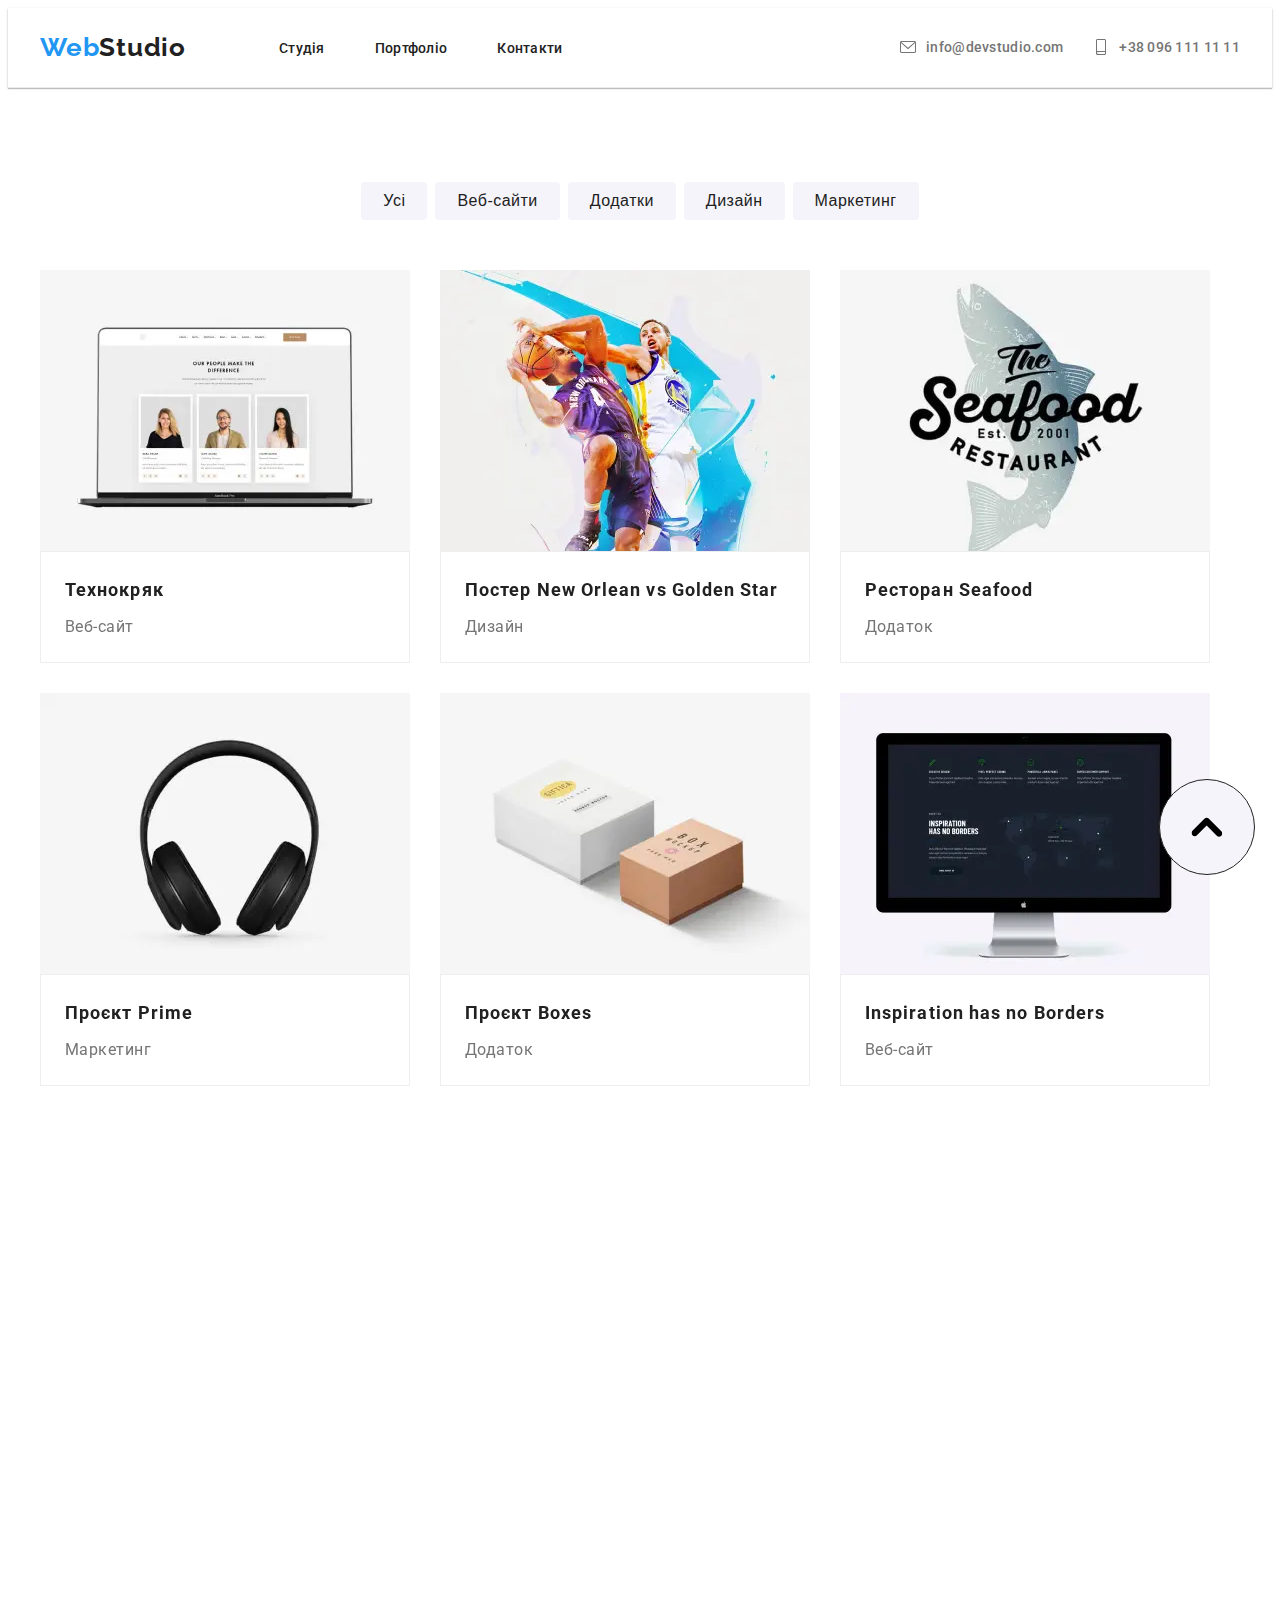
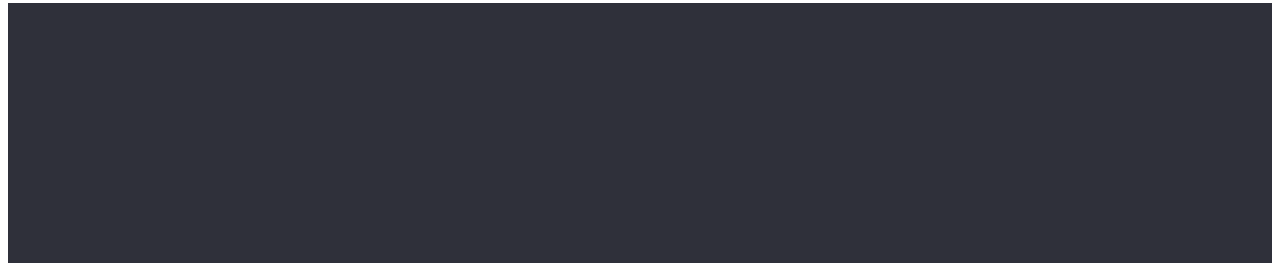
==== commit f67cd860: "impove" ====
--- a/portfolio.html
+++ b/portfolio.html
@@ -100,7 +100,7 @@
                         <source srcset="./images/desktop/texnorak@1-desktop.webp, ./images/desktop/texnorak@2-desktop.webp" media="(min-width: 1200px)">
                         <source srcset="./images/tablet/texnorak@1-tablet.webp, ./images/tablet/texnorak@2-tablet.webp" media="(min-width: 720px)">
                         <source srcset="./images/mobile/texnorak@1-mobile.webp, ./images/mobile/texnorak@2-mobile.webpx" media="(max-width: 719px)">
-                        <img class="works-img" src="./images/mobile/texnorak@1-mobile.webp" />
+                        <img class="works-img" src="" alt="human" />
                       </picture>
                     </div>    
                     <div class="projects__hover">
@@ -128,7 +128,7 @@
                         <source srcset="./images/desktop/poster@1-desktop.webp, ./images/desktop/poster@2-desktop.webp" media="(min-width: 1200px)">
                         <source srcset="./images/tablet/poster@1-tablet.webp, ./images/tablet/poster@2-tablet.webp" media="(min-width: 720px)">
                         <source srcset="./images/mobile/poster@1-mobile.webp, ./images/mobile/poster@2-mobile.webpx" media="(max-width: 719px)">
-                        <img class="projects__img" src="./images/mobile/poster@1-mobile.webp" />
+                        <img class="projects__img" src="" alt="human" />
                       </picture>
                     </div>
                     <div class="projects__hover">
@@ -158,7 +158,7 @@
                         <source srcset="./images/desktop/seafod@1-desktop.webp, ./images/desktop/seafod@2-desktop.webp" media="(min-width: 1200px)">
                         <source srcset="./images/tablet/seafod@1-tablet.webp, ./images/tablet/seafod@2-tablet.webp" media="(min-width: 720px)">
                         <source srcset="./images/mobile/seafod@1-mobile.webp, ./images/mobile/seafod@2-mobile.webpx" media="(max-width: 719px)">
-                        <img class="projects__img" src="./images/mobile/seafod@1-mobile.webp" />
+                        <img class="projects__img" src="" alt="human" />
                       </picture>
                     </div>
                     <div class="projects__hover">
@@ -186,7 +186,7 @@
                         <source srcset="./images/desktop/nayshniki@1-desktop.webp, ./images/desktop/nayshniki@2-desktop.webp" media="(min-width: 1200px)">
                         <source srcset="./images/tablet/nayshniki@1-tablet.webp, ./images/tablet/nayshniki@2-tablet.webp" media="(min-width: 720px)">
                         <source srcset="./images/mobile/nayshniki@1-mobile.webp, ./images/mobile/nayshniki@2-mobile.webpx" media="(max-width: 719px)">
-                        <img class="projects__img" src="./images/mobile/nayshniki@1-mobile.webp" />
+                        <img class="projects__img" src="" alt="human" />
                       </picture>
                     </div>
                     <div class="projects__hover">
@@ -214,7 +214,7 @@
                         <source srcset="./images/desktop/boxes@1-desktop.webp, ./images/desktop/boxes@2-desktop.webp" media="(min-width: 1200px)">
                         <source srcset="./images/tablet/boxes@1-tablet.webp, ./images/tablet/boxes@2-tablet.webp" media="(min-width: 720px)">
                         <source srcset="./images/mobile/boxes@1-mobile.webp, ./images/mobile/boxes@2-mobile.webpx" media="(max-width: 719px)">
-                        <img class="projects__img" src="./images/mobile/boxes@1-mobile.webp" />
+                        <img class="projects__img" src="" alt="human" />
                       </picture>
                     </div>
                     <div class="projects__hover">
@@ -242,7 +242,7 @@
                         <source srcset="./images/desktop/computer@1-desktop.webp, ./images/desktop/computer@2-desktop.webp" media="(min-width: 1200px)">
                         <source srcset="./images/tablet/computer@1-tablet.webp, ./images/tablet/computer@2-tablet.webp" media="(min-width: 720px)">
                         <source srcset="./images/mobile/computer@1-mobile.webp, ./images/mobile/computer@2-mobile.webpx" media="(max-width: 719px)">
-                        <img class="projects__img" src="./images/mobile/computer@1-mobile.webp" />
+                        <img class="projects__img" src="" alt="human" />
                       </picture>
                     </div>
                     <div class="projects__hover">
@@ -272,7 +272,7 @@
                         <source srcset="./images/desktop/limited@1-desktop.webp, ./images/desktop/limited@2-desktop.webp" media="(min-width: 1200px)">
                         <source srcset="./images/tablet/limited@1-tablet.webp, ./images/tablet/limited@2-tablet.webp" media="(min-width: 720px)">
                         <source srcset="./images/mobile/limited@1-mobile.webp, ./images/mobile/limited@2-mobile.webpx" media="(max-width: 719px)">
-                        <img class="projects__img" src="./images/mobile/limited@1-mobile.webp" />
+                        <img class="projects__img" src="" alt="human" />
                       </picture>
                     </div>
                     <div class="projects__hover">
@@ -300,7 +300,7 @@
                         <source srcset="./images/desktop/lab@1-desktop.webp, ./images/desktop/lab@2-desktop.webp" media="(min-width: 1200px)">
                         <source srcset="./images/tablet/lab@1-tablet.webp, ./images/tablet/lab@2-tablet.webp" media="(min-width: 720px)">
                         <source srcset="./images/mobile/lab@1-mobile.webp, ./images/mobile/lab@2-mobile.webpx" media="(max-width: 719px)">
-                        <img class="projects__img" src="./images/mobile/lab@1-mobile.webp" />
+                        <img class="projects__img" src="" alt="human" />
                       </picture>
                     </div>
                     <div class="projects__hover">
@@ -328,7 +328,7 @@
                         <source srcset="./images/desktop/growing@1-desktop.webp, ./images/desktop/growing@2-desktop.webp" media="(min-width: 1200px)">
                         <source srcset="./images/tablet/growing@1-tablet.webp, ./images/tablet/growing@2-tablet.webp" media="(min-width: 720px)">
                         <source srcset="./images/mobile/growing@1-mobile.webp, ./images/mobile/growing@2-mobile.webpx" media="(max-width: 719px)">
-                        <img class="projects__img" src="./images/mobile/growing@1-mobile.webp" />
+                        <img class="projects__img" src="" alt="human" />
                       </picture>
                     </div>
                     <div class="projects__hover">
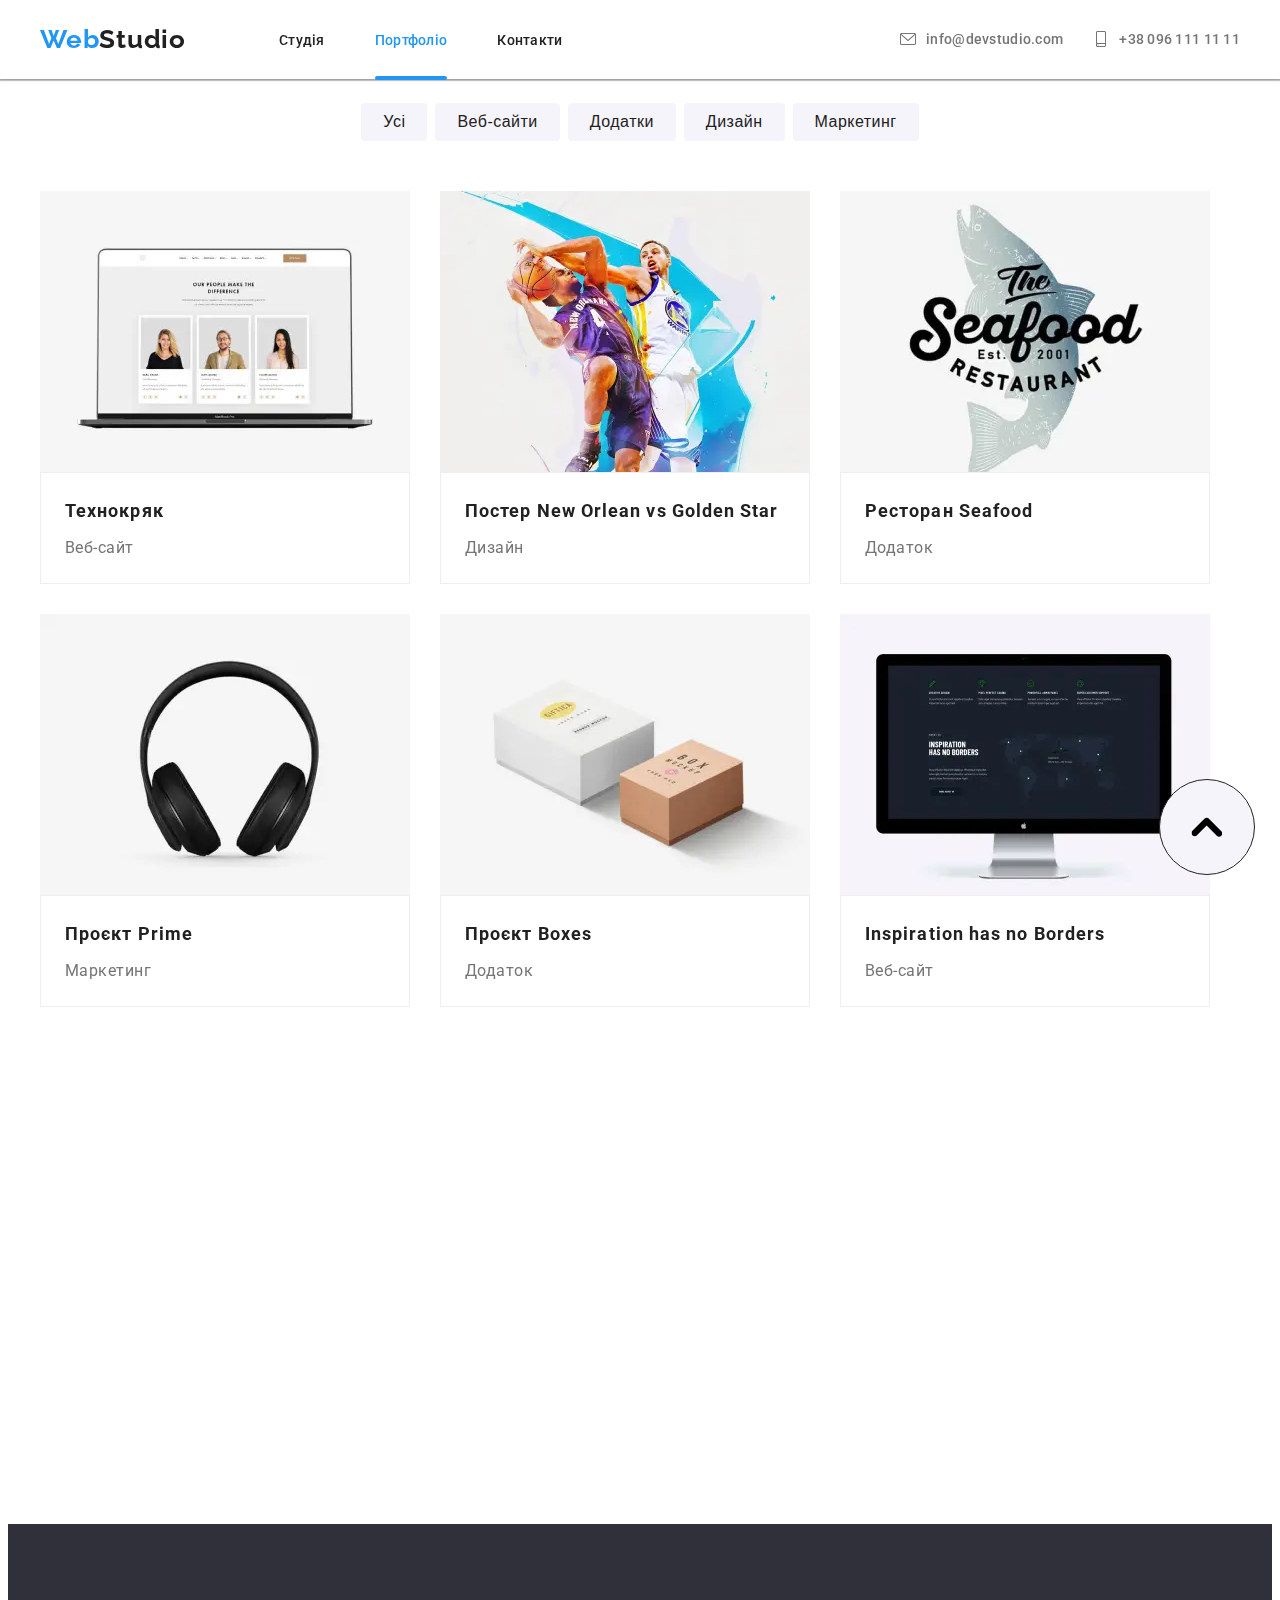
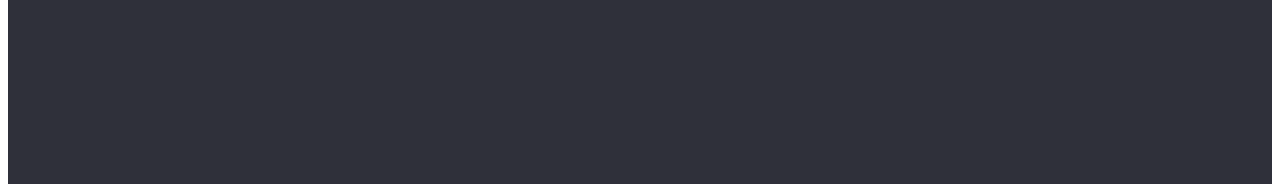
==== commit 6679fbe6: "PHOT00000" ====
--- a/portfolio.html
+++ b/portfolio.html
@@ -96,11 +96,11 @@
                 <article class="projects__article">
                   <div class="projects__hover-position">
                     <div class="projects__photo">
-                      <picture class="projects__img">
-                        <source srcset="./images/desktop/texnorak@1-desktop.webp, ./images/desktop/texnorak@2-desktop.webp" media="(min-width: 1200px)">
-                        <source srcset="./images/tablet/texnorak@1-tablet.webp, ./images/tablet/texnorak@2-tablet.webp" media="(min-width: 720px)">
-                        <source srcset="./images/mobile/texnorak@1-mobile.webp, ./images/mobile/texnorak@2-mobile.webpx" media="(max-width: 719px)">
-                        <img class="works-img" src="" alt="human" />
+                      <picture>
+                        <source srcset="./images/desktop/desktop-project1@1x.webp 1x, ./images/desktop/desktop-project1@2x.webp 2x" media="(min-width: 1200px)">
+                        <source srcset="./images/tablet/tablet-project1@1x.webp 1x, ./images/tablet/tablet-project1@2x.webp 2x" media="(min-width: 768px)">
+                        <source srcset="./images/mobile/mobile-project1@1x.webp 1x, ./images/mobile/mobile-project1@2x.webp 2x" media="(min-width: 310px)">
+                        <img class="team__img" src="" alt="human" />
                       </picture>
                     </div>    
                     <div class="projects__hover">
@@ -124,11 +124,11 @@
                 <article class="projects__article">
                   <div class="projects__hover-position">
                     <div class="projects__photo">
-                      <picture class="projects__img">
-                        <source srcset="./images/desktop/poster@1-desktop.webp, ./images/desktop/poster@2-desktop.webp" media="(min-width: 1200px)">
-                        <source srcset="./images/tablet/poster@1-tablet.webp, ./images/tablet/poster@2-tablet.webp" media="(min-width: 720px)">
-                        <source srcset="./images/mobile/poster@1-mobile.webp, ./images/mobile/poster@2-mobile.webpx" media="(max-width: 719px)">
-                        <img class="projects__img" src="" alt="human" />
+                      <picture>
+                        <source srcset="./images/desktop/desktop-project2@1x.webp 1x, ./images/desktop/desktop-project2@2x.webp 2x" media="(min-width: 1200px)">
+                        <source srcset="./images/tablet/tablet-project2@1x.webp 1x, ./images/tablet/tablet-project2@2x.webp 2x" media="(min-width: 768px)">
+                        <source srcset="./images/mobile/mobile-project2@1x.webp 1x, ./images/mobile/mobile-project2@2x.webp 2x" media="(min-width: 310px)">
+                        <img class="team__img" src="" alt="human" />
                       </picture>
                     </div>
                     <div class="projects__hover">
@@ -154,11 +154,11 @@
                 <article class="projects__article">
                   <div class="projects__hover-position">
                     <div class="projects__photo">
-                      <picture class="projects__img">
-                        <source srcset="./images/desktop/seafod@1-desktop.webp, ./images/desktop/seafod@2-desktop.webp" media="(min-width: 1200px)">
-                        <source srcset="./images/tablet/seafod@1-tablet.webp, ./images/tablet/seafod@2-tablet.webp" media="(min-width: 720px)">
-                        <source srcset="./images/mobile/seafod@1-mobile.webp, ./images/mobile/seafod@2-mobile.webpx" media="(max-width: 719px)">
-                        <img class="projects__img" src="" alt="human" />
+                      <picture>
+                        <source srcset="./images/desktop/desktop-project3@1x.webp 1x, ./images/desktop/desktop-project3@2x.webp 2x" media="(min-width: 1200px)">
+                        <source srcset="./images/tablet/tablet-project3@1x.webp 1x, ./images/tablet/tablet-project3@2x.webp 2x" media="(min-width: 768px)">
+                        <source srcset="./images/mobile/mobile-project3@1x.webp 1x, ./images/mobile/mobile-project3@2x.webp 2x" media="(min-width: 310px)">
+                        <img class="team__img" src="" alt="human" />
                       </picture>
                     </div>
                     <div class="projects__hover">
@@ -182,11 +182,11 @@
                 <article class="projects__article">
                   <div class="projects__hover-position">
                     <div class="projects__photo">
-                      <picture class="projects__img">
-                        <source srcset="./images/desktop/nayshniki@1-desktop.webp, ./images/desktop/nayshniki@2-desktop.webp" media="(min-width: 1200px)">
-                        <source srcset="./images/tablet/nayshniki@1-tablet.webp, ./images/tablet/nayshniki@2-tablet.webp" media="(min-width: 720px)">
-                        <source srcset="./images/mobile/nayshniki@1-mobile.webp, ./images/mobile/nayshniki@2-mobile.webpx" media="(max-width: 719px)">
-                        <img class="projects__img" src="" alt="human" />
+                      <picture>
+                        <source srcset="./images/desktop/desktop-project4@1x.webp 1x, ./images/desktop/desktop-project4@2x.webp 2x" media="(min-width: 1200px)">
+                        <source srcset="./images/tablet/tablet-project4@1x.webp 1x, ./images/tablet/tablet-project4@2x.webp 2x" media="(min-width: 768px)">
+                        <source srcset="./images/mobile/mobile-project4@1x.webp 1x, ./images/mobile/mobile-project4@2x.webp 2x" media="(min-width: 310px)">
+                        <img class="team__img" src="" alt="human" />
                       </picture>
                     </div>
                     <div class="projects__hover">
@@ -210,11 +210,11 @@
                 <article class="projects__article">
                   <div class="projects__hover-position">
                     <div class="projects__photo">
-                      <picture class="projects__img">
-                        <source srcset="./images/desktop/boxes@1-desktop.webp, ./images/desktop/boxes@2-desktop.webp" media="(min-width: 1200px)">
-                        <source srcset="./images/tablet/boxes@1-tablet.webp, ./images/tablet/boxes@2-tablet.webp" media="(min-width: 720px)">
-                        <source srcset="./images/mobile/boxes@1-mobile.webp, ./images/mobile/boxes@2-mobile.webpx" media="(max-width: 719px)">
-                        <img class="projects__img" src="" alt="human" />
+                      <picture>
+                        <source srcset="./images/desktop/desktop-project5@1x.webp 1x, ./images/desktop/desktop-project5@2x.webp 2x" media="(min-width: 1200px)">
+                        <source srcset="./images/tablet/tablet-project5@1x.webp 1x, ./images/tablet/tablet-project5@2x.webp 2x" media="(min-width: 768px)">
+                        <source srcset="./images/mobile/mobile-project5@1x.webp 1x, ./images/mobile/mobile-project5@2x.webp 2x" media="(min-width: 310px)">
+                        <img class="team__img" src="" alt="human" />
                       </picture>
                     </div>
                     <div class="projects__hover">
@@ -238,11 +238,11 @@
                 <article class="projects__article">
                   <div class="projects__hover-position">
                     <div class="projects__photo">
-                      <picture class="projects__img">
-                        <source srcset="./images/desktop/computer@1-desktop.webp, ./images/desktop/computer@2-desktop.webp" media="(min-width: 1200px)">
-                        <source srcset="./images/tablet/computer@1-tablet.webp, ./images/tablet/computer@2-tablet.webp" media="(min-width: 720px)">
-                        <source srcset="./images/mobile/computer@1-mobile.webp, ./images/mobile/computer@2-mobile.webpx" media="(max-width: 719px)">
-                        <img class="projects__img" src="" alt="human" />
+                      <picture>
+                        <source srcset="./images/desktop/desktop-project6@1x.webp 1x, ./images/desktop/desktop-project6@2x.webp 2x" media="(min-width: 1200px)">
+                        <source srcset="./images/tablet/tablet-project6@1x.webp 1x, ./images/tablet/tablet-project6@2x.webp 2x" media="(min-width: 768px)">
+                        <source srcset="./images/mobile/mobile-project6@1x.webp 1x, ./images/mobile/mobile-project6@2x.webp 2x" media="(min-width: 310px)">
+                        <img class="team__img" src="" alt="human" />
                       </picture>
                     </div>
                     <div class="projects__hover">
@@ -268,11 +268,11 @@
                 <article class="projects__article">
                   <div class="projects__hover-position">
                     <div class="projects__photo">
-                      <picture class="projects__img">
-                        <source srcset="./images/desktop/limited@1-desktop.webp, ./images/desktop/limited@2-desktop.webp" media="(min-width: 1200px)">
-                        <source srcset="./images/tablet/limited@1-tablet.webp, ./images/tablet/limited@2-tablet.webp" media="(min-width: 720px)">
-                        <source srcset="./images/mobile/limited@1-mobile.webp, ./images/mobile/limited@2-mobile.webpx" media="(max-width: 719px)">
-                        <img class="projects__img" src="" alt="human" />
+                      <picture>
+                        <source srcset="./images/desktop/desktop-project7@1x.webp 1x, ./images/desktop/desktop-project7@2x.webp 2x" media="(min-width: 1200px)">
+                        <source srcset="./images/tablet/tablet-project7@1x.webp 1x, ./images/tablet/tablet-project7@2x.webp 2x" media="(min-width: 768px)">
+                        <source srcset="./images/mobile/mobile-project7@1x.webp 1x, ./images/mobile/mobile-project7@2x.webp 2x" media="(min-width: 310px)">
+                        <img class="team__img" src="" alt="human" />
                       </picture>
                     </div>
                     <div class="projects__hover">
@@ -296,11 +296,11 @@
                 <article class="projects__article">
                   <div class="projects__hover-position">
                     <div class="projects__photo">
-                      <picture class="projects__img">
-                        <source srcset="./images/desktop/lab@1-desktop.webp, ./images/desktop/lab@2-desktop.webp" media="(min-width: 1200px)">
-                        <source srcset="./images/tablet/lab@1-tablet.webp, ./images/tablet/lab@2-tablet.webp" media="(min-width: 720px)">
-                        <source srcset="./images/mobile/lab@1-mobile.webp, ./images/mobile/lab@2-mobile.webpx" media="(max-width: 719px)">
-                        <img class="projects__img" src="" alt="human" />
+                      <picture>
+                        <source srcset="./images/desktop/desktop-project8@1x.webp 1x, ./images/desktop/desktop-project8@2x.webp 2x" media="(min-width: 1200px)">
+                        <source srcset="./images/tablet/tablet-project8@1x.webp 1x, ./images/tablet/tablet-project8@2x.webp 2x" media="(min-width: 768px)">
+                        <source srcset="./images/mobile/mobile-project8@1x.webp 1x, ./images/mobile/mobile-project8@2x.webp 2x" media="(min-width: 310px)">
+                        <img class="team__img" src="" alt="human" />
                       </picture>
                     </div>
                     <div class="projects__hover">
@@ -324,11 +324,11 @@
                 <article class="projects__article">
                   <div class="projects__hover-position">
                     <div class="projects__photo">
-                      <picture class="projects__img">
-                        <source srcset="./images/desktop/growing@1-desktop.webp, ./images/desktop/growing@2-desktop.webp" media="(min-width: 1200px)">
-                        <source srcset="./images/tablet/growing@1-tablet.webp, ./images/tablet/growing@2-tablet.webp" media="(min-width: 720px)">
-                        <source srcset="./images/mobile/growing@1-mobile.webp, ./images/mobile/growing@2-mobile.webpx" media="(max-width: 719px)">
-                        <img class="projects__img" src="" alt="human" />
+                      <picture>
+                        <source srcset="./images/desktop/desktop-project9@1x.webp 1x, ./images/desktop/desktop-project9@2x.webp 2x" media="(min-width: 1200px)">
+                        <source srcset="./images/tablet/tablet-project9@1x.webp 1x, ./images/tablet/tablet-project9@2x.webp 2x" media="(min-width: 768px)">
+                        <source srcset="./images/mobile/mobile-project9@1x.webp 1x, ./images/mobile/mobile-project9@2x.webp 2x" media="(min-width: 310px)">
+                        <img class="team__img" src="" alt="human" />
                       </picture>
                     </div>
                     <div class="projects__hover">
--- a/styles/portfolio.min.css
+++ b/styles/portfolio.min.css
@@ -1 +1 @@
-.footer__info,.footer__address{font-size:14px;font-weight:400}.footer__title{font-size:14px;font-weight:700}a{text-decoration:none}ul{list-style-type:none}h1,h2,h3,h4,p,ul{margin:0;padding:0}button{border:none}img{width:100%;max-width:100%;display:block}.container{max-width:480px;margin-left:auto;margin-right:auto;padding:0 15px}@media screen and (min-width: 768px){.container{width:768px;max-width:none}}@media screen and (min-width: 1200px){.container{max-width:none;width:1200px}}html{scroll-behavior:smooth}body{font-family:"Roboto"}main{overflow:hidden}.header{top:0;left:0;z-index:2;background-color:#fff;width:100%;padding:10px 0;animation-name:header-move;animation-duration:1s;box-shadow:0px 1px 3px 0px rgba(0,0,0,.12),0px 1px 1px 0px rgba(0,0,0,.14),0px 2px 1px 0px rgba(0,0,0,.2)}@media screen and (min-width: 768px){.header{padding:21px 0}}@media screen and (min-width: 1200px){.header{padding-top:24px;padding-bottom:25px}}.header__button{background-color:rgba(0,0,0,0);padding:0;width:40px;height:40px}@media screen and (min-width: 768px){.header__button{display:none}}.header__menu{width:40px;height:40px}@media screen and (min-width: 768px){.header__menu{display:none}}.header__wrap{display:flex;align-items:center;justify-content:space-between}@media screen and (min-width: 1200px){.header__wrap{display:flex;align-items:center;justify-content:center}}.header__logo1{color:#2196f3;font-family:Raleway;font-size:24px;font-weight:700;letter-spacing:.72px}@media screen and (min-width: 1200px){.header__logo1{font-size:26px;letter-spacing:.78px}}.header__logo2{color:#212121;font-family:Raleway;font-size:24px;font-weight:700;letter-spacing:.72px}@media screen and (min-width: 1200px){.header__logo2{font-size:26px;letter-spacing:.78px}}.header__list{display:none}@media screen and (min-width: 768px){.header__list{display:flex;align-items:center;justify-content:center;margin-left:88px;gap:50px}}@media screen and (min-width: 1200px){.header__list{display:flex;align-items:center;justify-content:center;margin-left:93px}}.header__infolist{display:none}@media screen and (min-width: 768px){.header__infolist{display:flex;align-items:center;justify-content:flex-start;flex-wrap:wrap;gap:10px;margin-left:96px}}@media screen and (min-width: 1200px){.header__infolist{display:flex;align-items:center;justify-content:center;gap:30px;margin-left:auto}}.header__infoitem{display:flex;align-items:center;justify-content:center;gap:10px;flex-direction:row-reverse;transition:fill 250ms cubic-bezier(0.4, 0, 0.2, 1)}.header__infoitem:hover .header__icon{fill:#2196f3;cursor:pointer}.header__infoitem:hover .header__info{fill:#2196f3;color:#2196f3;cursor:pointer}.header__icon{width:14px;height:14px;fill:#757575;transition:fill 250ms cubic-bezier(0.4, 0, 0.2, 1)}@media screen and (min-width: 1200px){.header__icon{width:16px;height:16px}}.header__link{color:#212121;font-size:14px;font-weight:500;letter-spacing:.28px;position:relative;transition:color 250ms cubic-bezier(0.4, 0, 0.2, 1)}.header__link:hover{color:#2196f3}.header__link:focus{color:#2196f3;outline:none}.header__link::after{display:block;content:"";width:100%;height:4px;background-color:#2196f3;border-radius:2px;position:absolute;top:44px;left:0;opacity:0;transition:opacity 250ms cubic-bezier(0.4, 0, 0.2, 1)}.header__link:hover::after{opacity:1}.header__link:focus::after{opacity:1}.index:hover .header__item:nth-child(1) .header__link::after{opacity:1}.index:hover .header__item:nth-child(1) .header__link{color:#2196f3}.portfolio:hover .header__item:nth-child(2) .header__link::after{opacity:1}.portfolio:hover .header__item:nth-child(2) .header__link{color:#2196f3}.header__info{color:#757575;font-size:12px;font-weight:500;letter-spacing:.24px;transition:color 250ms cubic-bezier(0.4, 0, 0.2, 1)}@media screen and (min-width: 1200px){.header__info{font-size:14px;letter-spacing:.28px}}.header__info:focus{color:#2196f3;outline:none}.header__info:focus-within~.header__icon{fill:#2196f3}@keyframes header-move{0%{transform:translate(0, -200px)}100%{transform:translate(0)}}.menu{background-color:#fff;position:fixed;top:0;left:0;width:100%;height:100%;z-index:2;display:flex;align-items:none;justify-content:space-between;flex-direction:column;padding:48px 0 48px 40px}@media screen and (min-width: 768px){.menu{display:none}}.menu__button{position:fixed;top:10px;right:15px;padding:0;width:40px;height:40px;background-color:rgba(0,0,0,0)}.menu__icon{width:40px;height:40px;fill:#212121}.menu__link{color:#212121;font-size:40px;font-weight:500;letter-spacing:.8px}.menu__link:hover{color:#2196f3}.menu__wrap{display:flex;align-items:none;justify-content:none;flex-direction:column}.menu__tel{color:#2196f3;font-size:34px;font-weight:500;letter-spacing:.68px}@media screen and (max-width: 360px){.menu__tel{font-size:30px}}.menu__mail{color:#757575;font-size:24px;font-weight:500;letter-spacing:.48px;margin-top:32px}.menu__soc{color:#2196f3;font-size:18px;font-weight:500;line-height:122.222%;letter-spacing:.36px}.menu__list{display:flex;align-items:none;justify-content:none;flex-direction:column;gap:34px}.menu__rectangle{width:1px;height:22px;background:rgba(33,33,33,.2)}.menu__socials{display:flex;align-items:center;justify-content:none;gap:10px;flex-wrap:wrap;margin-top:64px}.menu__active{color:#2196f3}.is-hidden{opacity:0;z-index:-2}.scrolltop{width:94px;height:94px;background:#f5f4fa;border:solid 1px #212121;border-radius:50%;display:flex;align-items:center;justify-content:center;position:fixed;bottom:25px;right:25px;z-index:2;transition:box-shadow,background-color,border,250ms cubic-bezier(0.4, 0, 0.2, 1);animation-name:scroll-to-top-move;animation-duration:1s}.scrolltop:hover{box-shadow:0px 2px 2px 0px rgba(0,0,0,.12),0px 1px 2px 0px rgba(0,0,0,.08),0px 3px 1px 0px rgba(0,0,0,.1);background-color:#2196f3;border:none}.scrolltop:focus{box-shadow:0px 2px 2px 0px rgba(0,0,0,.12),0px 1px 2px 0px rgba(0,0,0,.08),0px 3px 1px 0px rgba(0,0,0,.1);background-color:#2196f3;border:none;outline:none}.scrolltop:focus-visible .modal-close{fill:#fff}.scrolltop:hover .scrolltop__icon{fill:#fff}.scrolltop__icon{transform:rotate(90deg);transition:fill 250ms cubic-bezier(0.4, 0, 0.2, 1)}@keyframes scroll-to-top-move{0%{bottom:-90px;background-color:#2196f3}100%{bottom:30px}}.soc__list{display:flex;align-items:center;justify-content:center;gap:10px}.soc__item{width:44px;height:44px;border-radius:50%;display:flex;align-items:center;justify-content:center;transition:background-color 250ms cubic-bezier(0.4, 0, 0.2, 1);background-color:rgba(255,255,255,.1);cursor:pointer}.soc__item:hover{background-color:#2196f3}.soc__item:hover .soc__icon{fill:#fff}.soc__item:focus-within{background-color:#2196f3;outline:none}.soc__item:focus-within .soc__icon{fill:#fff}.soc__item:focus{outline:none}.soc__link{width:20px;height:20px}.soc__icon{width:20px;height:20px;fill:#afb1b8;transition:fill 250ms cubic-bezier(0.4, 0, 0.2, 1)}.team{padding:60px 0;background-color:#f5f4fa}@media screen and (min-width: 1200px){.team{padding:94px 0}}.team__list{display:flex;align-items:center;justify-content:center;gap:30px;flex-direction:column}@media screen and (min-width: 768px){.team__list{flex-direction:row;flex-wrap:wrap}}@media screen and (min-width: 1200px){.team__list{flex-direction:row}}.team__title{color:#212121;text-align:center;font-weight:700;margin-bottom:30px;font-size:28px;letter-spacing:.84px}@media screen and (min-width: 1200px){.team__title{margin-bottom:50px;letter-spacing:1.08px;font-size:36px}}.team__wrap{padding:30px 0 16px}.team__mate{color:#212121;text-align:center;font-size:16px;font-weight:500;letter-spacing:.48px}.team__item{padding-bottom:24px;background-color:#fff;border-radius:0px 0px 4px 4px;box-shadow:0px 2px 1px 0px rgba(0,0,0,.2),0px 1px 1px 0px rgba(0,0,0,.14),0px 1px 3px 0px rgba(0,0,0,.12)}@media screen and (min-width: 1200px){.team__item{padding-bottom:30px}}.team__photo{overflow:hidden}@media screen and (min-width: 768px){.team__photo{width:354px;height:374px}}@media screen and (min-width: 1200px){.team__photo{width:270px;height:260px}}.team__subtitle{color:#757575;text-align:center;font-size:16px;font-weight:400;letter-spacing:.48px;margin-top:10px}.filters{border-top:solid #ececec 1px;padding-top:60px;padding-bottom:40px}@media screen and (min-width: 768px){.filters{padding-bottom:30px}}@media screen and (min-width: 1200px){.filters{padding-top:94px;padding-bottom:50px}}.filters__list{display:flex;align-items:none;justify-content:none;gap:8px;flex-wrap:wrap;max-width:326px}@media screen and (min-width: 768px){.filters__list{display:flex;align-items:center;justify-content:center;max-width:none}}.filters__item:nth-child(1) .filters__button{animation-name:filters-move-1}.filters__item:nth-child(2) .filters__button{animation-name:filters-move-2}.filters__item:nth-child(3) .filters__button{animation-name:filters-move-3}.filters__item:nth-child(4) .filters__button{animation-name:filters-move-4}.filters__item:nth-child(5) .filters__button{animation-name:filters-move-5}.filters__button{padding:6px 22px;border-radius:4px;background:#f5f4fa;color:#212121;text-align:center;font-size:16px;font-weight:500;line-height:162.5%;letter-spacing:.48px;transition:background,color,box-shadow,transform;transition-duration:250ms;transition-timing-function:cubic-bezier(0.4, 0, 0.2, 1);animation-duration:1.2s}.filters__button:hover{background:#2196f3;color:#fff;box-shadow:0px 2px 2px 0px rgba(0,0,0,.12),0px 1px 2px 0px rgba(0,0,0,.08),0px 3px 1px 0px rgba(0,0,0,.1);cursor:pointer}.filters__button:focus{background:#2196f3;color:#fff;box-shadow:0px 2px 2px 0px rgba(0,0,0,.12),0px 1px 2px 0px rgba(0,0,0,.08),0px 3px 1px 0px rgba(0,0,0,.1);cursor:pointer;outline:none}@keyframes filters-move-1{0%{transform:translate(-1500px, -500px) rotate(750deg);opacity:1}50%{transform:translate(-400px, 30px);background:#2196f3;color:#fff}100%{transform:translate(0);opacity:0}}@keyframes filters-move-2{0%{transform:translate(300px, -600px) rotate(380deg);opacity:1}50%{transform:translate(300px, -220px) rotate(190deg);background:#2196f3;color:#fff}100%{transform:translate(0);opacity:1}}@keyframes filters-move-3{0%{transform:translate(1600px, 600px) rotate(1090deg);opacity:1}50%{transform:translate(550px, -70px) rotate(460deg);background:#2196f3;color:#fff}100%{transform:translate(0);opacity:0}}@keyframes filters-move-4{0%{transform:translate(-1600px, 0);opacity:1}50%{transform:translate(-300px, 0);background:#2196f3;color:#fff}100%{transform:translate(0);opacity:0}}@keyframes filters-move-5{0%{transform:translate(1600px, 0) rotate(460deg);opacity:1}50%{transform:translate(200px, 0) rotate(80deg);background:#2196f3;color:#fff}100%{transform:translate(0);opacity:1}}.projects{padding-bottom:94px}.projects__wrap{padding:20px 24px;border:1px solid #eee}@media screen and (min-width: 768px){.projects__item:first-child .projects__wrap{padding-bottom:54px}}@media screen and (min-width: 1200px){.projects__item:first-child .projects__wrap{padding-bottom:20px}}.projects__list{display:flex;align-items:center;justify-content:none;flex-wrap:wrap;gap:30px}.projects__subtitle{color:#212121;font-size:18px;font-weight:700;line-height:200%;letter-spacing:1.08px;margin-bottom:4px}.projects__photo{height:294px;width:450px}@media screen and (max-width: 480px){.projects__photo{width:100%;height:auto}}@media screen and (min-width: 768px){.projects__photo{width:354px;height:281px}}@media screen and (min-width: 1200px){.projects__photo{width:370px}}.projects__article{transition:box-shadow 250ms cubic-bezier(0.4, 0, 0.2, 1)}.projects__link:hover .projects__article{box-shadow:1px 4px 6px 0px rgba(0,0,0,.16),0px 4px 4px 0px rgba(0,0,0,.06),0px 1px 1px 0px rgba(0,0,0,.12)}.projects__link:focus{outline:none}.projects__link:focus .projects__article{box-shadow:1px 4px 6px 0px rgba(0,0,0,.16),0px 4px 4px 0px rgba(0,0,0,.06),0px 1px 1px 0px rgba(0,0,0,.12)}@media screen and (max-width: 480px){.projects__item{width:100%}}@media screen and (min-width: 768px){.projects__item{max-width:354px}}@media screen and (min-width: 1200px){.projects__item{max-width:none;flex-basis:calc((100% - 60px) \3 )}}.projects__description{color:#757575;font-size:16px;font-weight:400;line-height:187.5%;letter-spacing:.48px}.projects__texthover{color:#fff;font-size:18px;font-weight:400;line-height:155.556%;letter-spacing:.54px;max-width:402px}@media screen and (max-width: 480px){.projects__texthover{font-size:14px;max-width:206px}}@media screen and (min-width: 768px){.projects__texthover{max-width:306px}}@media screen and (min-width: 1200px){.projects__texthover{max-width:322px}}.projects__hover-position{position:relative;overflow:hidden}.projects__hover{top:294px;left:0;position:absolute;height:294px;width:450px;background:rgba(33,150,243,.9);display:flex;align-items:center;justify-content:center;transition:transform 250ms cubic-bezier(0.4, 0, 0.2, 1)}@media screen and (max-width: 480px){.projects__hover{top:360px;width:100%;height:100%}}@media screen and (min-width: 768px){.projects__hover{width:370px}}.projects__link:hover .projects__hover{transform:translate(0, -294px)}@media screen and (max-width: 480px){.projects__link:hover .projects__hover{transform:translate(0, -360px)}}.projects__link:focus .projects__hover{opacity:1}.footer{padding:60px 0;background-color:#2f303a;overflow:hidden}.footer__icon{fill:#fff;transition:fill 250ms cubic-bezier(0.4, 0, 0.2, 1)}@media screen and (min-width: 768px){.footer__soc{padding-top:5px}}@media screen and (min-width: 1200px){.footer__soc{padding-top:12px;margin-left:70px}}.footer__logo1{color:#2196f3;font-family:Raleway;font-size:24px;font-weight:700;letter-spacing:.72px}@media screen and (min-width: 1200px){.footer__logo1{font-size:26px;letter-spacing:.78px}}.footer__logo2{color:#fff;font-family:Raleway;font-size:24px;font-weight:700;letter-spacing:.72px}@media screen and (min-width: 1200px){.footer__logo2{font-size:26px;letter-spacing:.78px}}.footer__contcts{display:flex;align-items:center;justify-content:center;flex-direction:column}@media screen and (min-width: 768px){.footer__contcts{margin-left:61px;margin-right:165px}}@media screen and (min-width: 1200px){.footer__contcts{display:block;margin:0}}.footer__address{color:#fff;line-height:171.429%;letter-spacing:.42px;font-style:normal;margin-bottom:9px;margin-top:20px}.footer__list{display:flex;align-items:none;justify-content:none;gap:9px;flex-direction:column}.footer__info{color:rgba(255,255,255,.6);line-height:171.429%;letter-spacing:.42px;transition:color 250ms cubic-bezier(0.4, 0, 0.2, 1)}.footer__info:hover{color:#2196f3}.footer__info:focus{color:#2196f3;outline:none}.footer__title{text-align:center;color:#fff;letter-spacing:.42px;text-transform:uppercase;margin-bottom:20px}@media screen and (min-width: 1200px){.footer__title{text-align:left}}.footer__wrap{display:flex;align-items:none;justify-content:none;gap:60px;flex-direction:column;flex-wrap:wrap}@media screen and (min-width: 768px){.footer__wrap{flex-direction:row;gap:0}}@media screen and (min-width: 768px){.footer__subscribe{margin-top:60px;margin-right:auto;margin-left:auto}}@media screen and (min-width: 1200px){.footer__subscribe{padding-top:12px;margin:0 0 0 93px}}.footer__input{width:450px;height:50px;border-radius:4px;border:1px solid rgba(255,255,255,.3);background:rgba(33,150,243,0);box-shadow:0px 4px 4px 0px rgba(0,0,0,.15);padding:15px 16px;color:#fff;transition:border-color 250ms cubic-bezier(0.4, 0, 0.2, 1)}@media screen and (max-width: 480px){.footer__input{width:100%}}@media screen and (min-width: 1200px){.footer__input{width:358px}}.footer__input:hover{border-color:#2196f3}.footer__input:focus{border-color:#2196f3;outline:none}.footer__input::-moz-placeholder{color:rgba(255,255,255,.6);font-size:16px;font-weight:400;line-height:125%;letter-spacing:.48px}.footer__input::placeholder{color:rgba(255,255,255,.6);font-size:16px;font-weight:400;line-height:125%;letter-spacing:.48px}.footer__btn{color:#fff;font-size:16px;font-weight:700;line-height:187.5%;letter-spacing:.96px;width:200px;height:50px;border-radius:4px;background:#2196f3;box-shadow:0px 4px 4px 0px rgba(0,0,0,.15);display:flex;align-items:center;justify-content:none;gap:10px;padding:10px 28px}.footer__btn:hover{cursor:pointer}.footer__form{display:flex;align-items:center;justify-content:center;gap:20px;flex-direction:column}@media screen and (min-width: 1200px){.footer__form{gap:12px;flex-direction:row}}.footer__subscribe__icon{fill:#fff}.footer{padding:60px 0;background-color:#2f303a;overflow:hidden}.footer__icon{fill:#fff;transition:fill 250ms cubic-bezier(0.4, 0, 0.2, 1)}@media screen and (min-width: 768px){.footer__soc{padding-top:5px}}@media screen and (min-width: 1200px){.footer__soc{padding-top:12px;margin-left:70px}}.footer__logo1{color:#2196f3;font-family:Raleway;font-size:24px;font-weight:700;letter-spacing:.72px}@media screen and (min-width: 1200px){.footer__logo1{font-size:26px;letter-spacing:.78px}}.footer__logo2{color:#fff;font-family:Raleway;font-size:24px;font-weight:700;letter-spacing:.72px}@media screen and (min-width: 1200px){.footer__logo2{font-size:26px;letter-spacing:.78px}}.footer__contcts{display:flex;align-items:center;justify-content:center;flex-direction:column}@media screen and (min-width: 768px){.footer__contcts{margin-left:61px;margin-right:165px}}@media screen and (min-width: 1200px){.footer__contcts{display:block;margin:0}}.footer__address{color:#fff;line-height:171.429%;letter-spacing:.42px;font-style:normal;margin-bottom:9px;margin-top:20px}.footer__list{display:flex;align-items:none;justify-content:none;gap:9px;flex-direction:column}.footer__info{color:rgba(255,255,255,.6);line-height:171.429%;letter-spacing:.42px;transition:color 250ms cubic-bezier(0.4, 0, 0.2, 1)}.footer__info:hover{color:#2196f3}.footer__info:focus{color:#2196f3;outline:none}.footer__title{text-align:center;color:#fff;letter-spacing:.42px;text-transform:uppercase;margin-bottom:20px}@media screen and (min-width: 1200px){.footer__title{text-align:left}}.footer__wrap{display:flex;align-items:none;justify-content:none;gap:60px;flex-direction:column;flex-wrap:wrap}@media screen and (min-width: 768px){.footer__wrap{flex-direction:row;gap:0}}@media screen and (min-width: 768px){.footer__subscribe{margin-top:60px;margin-right:auto;margin-left:auto}}@media screen and (min-width: 1200px){.footer__subscribe{padding-top:12px;margin:0 0 0 93px}}.footer__input{width:450px;height:50px;border-radius:4px;border:1px solid rgba(255,255,255,.3);background:rgba(33,150,243,0);box-shadow:0px 4px 4px 0px rgba(0,0,0,.15);padding:15px 16px;color:#fff;transition:border-color 250ms cubic-bezier(0.4, 0, 0.2, 1)}@media screen and (max-width: 480px){.footer__input{width:100%}}@media screen and (min-width: 1200px){.footer__input{width:358px}}.footer__input:hover{border-color:#2196f3}.footer__input:focus{border-color:#2196f3;outline:none}.footer__input::-moz-placeholder{color:rgba(255,255,255,.6);font-size:16px;font-weight:400;line-height:125%;letter-spacing:.48px}.footer__input::placeholder{color:rgba(255,255,255,.6);font-size:16px;font-weight:400;line-height:125%;letter-spacing:.48px}.footer__btn{color:#fff;font-size:16px;font-weight:700;line-height:187.5%;letter-spacing:.96px;width:200px;height:50px;border-radius:4px;background:#2196f3;box-shadow:0px 4px 4px 0px rgba(0,0,0,.15);display:flex;align-items:center;justify-content:none;gap:10px;padding:10px 28px}.footer__btn:hover{cursor:pointer}.footer__form{display:flex;align-items:center;justify-content:center;gap:20px;flex-direction:column}@media screen and (min-width: 1200px){.footer__form{gap:12px;flex-direction:row}}.footer__subscribe__icon{fill:#fff}.menu{background-color:#fff;position:fixed;top:0;left:0;width:100%;height:100%;z-index:2;display:flex;align-items:none;justify-content:space-between;flex-direction:column;padding:48px 0 48px 40px}@media screen and (min-width: 768px){.menu{display:none}}.menu__button{position:fixed;top:10px;right:15px;padding:0;width:40px;height:40px;background-color:rgba(0,0,0,0)}.menu__icon{width:40px;height:40px;fill:#212121}.menu__link{color:#212121;font-size:40px;font-weight:500;letter-spacing:.8px}.menu__link:hover{color:#2196f3}.menu__wrap{display:flex;align-items:none;justify-content:none;flex-direction:column}.menu__tel{color:#2196f3;font-size:34px;font-weight:500;letter-spacing:.68px}@media screen and (max-width: 360px){.menu__tel{font-size:30px}}.menu__mail{color:#757575;font-size:24px;font-weight:500;letter-spacing:.48px;margin-top:32px}.menu__soc{color:#2196f3;font-size:18px;font-weight:500;line-height:122.222%;letter-spacing:.36px}.menu__list{display:flex;align-items:none;justify-content:none;flex-direction:column;gap:34px}.menu__rectangle{width:1px;height:22px;background:rgba(33,33,33,.2)}.menu__socials{display:flex;align-items:center;justify-content:none;gap:10px;flex-wrap:wrap;margin-top:64px}.menu__active{color:#2196f3}.is-hidden{opacity:0;z-index:-2}/*# sourceMappingURL=portfolio.min.css.map */+.footer__info,.footer__address{font-size:14px;font-weight:400}.footer__title{font-size:14px;font-weight:700}a{text-decoration:none}ul{list-style-type:none}h1,h2,h3,h4,p,ul{margin:0;padding:0}button{border:none}img{width:100%;max-width:100%;display:block}.container{max-width:480px;margin-left:auto;margin-right:auto;padding:0 15px}@media screen and (min-width: 768px){.container{width:768px;max-width:none}}@media screen and (min-width: 1200px){.container{max-width:none;width:1200px}}html{scroll-behavior:smooth}body{font-family:"Roboto"}main{overflow:hidden}.header{position:fixed;top:0;left:0;z-index:2;background-color:#fff;width:100%;padding:10px 0;animation-name:header-move;animation-duration:1s;box-shadow:0px 1px 3px 0px rgba(0,0,0,.12),0px 1px 1px 0px rgba(0,0,0,.14),0px 2px 1px 0px rgba(0,0,0,.2)}@media screen and (min-width: 768px){.header{padding:21px 0}}@media screen and (min-width: 1200px){.header{padding-top:24px;padding-bottom:25px}}.header__button{background-color:rgba(0,0,0,0);padding:0;width:40px;height:40px}@media screen and (min-width: 768px){.header__button{display:none}}.header__menu{width:40px;height:40px}@media screen and (min-width: 768px){.header__menu{display:none}}.header__wrap{display:flex;align-items:center;justify-content:space-between}@media screen and (min-width: 1200px){.header__wrap{display:flex;align-items:center;justify-content:center}}.header__logo1{color:#2196f3;font-family:Raleway;font-size:24px;font-weight:700;letter-spacing:.72px}@media screen and (min-width: 1200px){.header__logo1{font-size:26px;letter-spacing:.78px}}.header__logo2{color:#212121;font-family:Raleway;font-size:24px;font-weight:700;letter-spacing:.72px}@media screen and (min-width: 1200px){.header__logo2{font-size:26px;letter-spacing:.78px}}.header__list{display:none}@media screen and (min-width: 768px){.header__list{display:flex;align-items:center;justify-content:center;margin-left:88px;gap:50px}}@media screen and (min-width: 1200px){.header__list{display:flex;align-items:center;justify-content:center;margin-left:93px}}.header__infolist{display:none}@media screen and (min-width: 768px){.header__infolist{display:flex;align-items:center;justify-content:flex-start;flex-wrap:wrap;gap:10px;margin-left:96px}}@media screen and (min-width: 1200px){.header__infolist{display:flex;align-items:center;justify-content:center;gap:30px;margin-left:auto}}.header__infoitem{display:flex;align-items:center;justify-content:center;gap:10px;flex-direction:row-reverse;transition:fill 250ms cubic-bezier(0.4, 0, 0.2, 1)}.header__infoitem:hover .header__icon{fill:#2196f3;cursor:pointer}.header__infoitem:hover .header__info{fill:#2196f3;color:#2196f3;cursor:pointer}.header__icon{width:14px;height:14px;fill:#757575;transition:fill 250ms cubic-bezier(0.4, 0, 0.2, 1)}@media screen and (min-width: 1200px){.header__icon{width:16px;height:16px}}.header__link{color:#212121;font-size:14px;font-weight:500;letter-spacing:.28px;position:relative;transition:color 250ms cubic-bezier(0.4, 0, 0.2, 1)}.header__link:hover{color:#2196f3}.header__link:focus{color:#2196f3;outline:none}.header__link::after{display:block;content:"";width:100%;height:4px;background-color:#2196f3;border-radius:2px;position:absolute;top:44px;left:0;opacity:0;transition:opacity 250ms cubic-bezier(0.4, 0, 0.2, 1)}.header__link:hover::after{opacity:1}.header__link:focus::after{opacity:1}.index:hover .header__item:nth-child(1) .header__link::after{opacity:1}.index:hover .header__item:nth-child(1) .header__link{color:#2196f3}.portfolio:hover .header__item:nth-child(2) .header__link::after{opacity:1}.portfolio:hover .header__item:nth-child(2) .header__link{color:#2196f3}.header__info{color:#757575;font-size:12px;font-weight:500;letter-spacing:.24px;transition:color 250ms cubic-bezier(0.4, 0, 0.2, 1)}@media screen and (min-width: 1200px){.header__info{font-size:14px;letter-spacing:.28px}}.header__info:focus{color:#2196f3;outline:none}.header__info:focus-within~.header__icon{fill:#2196f3}@keyframes header-move{0%{transform:translate(0, -200px)}100%{transform:translate(0)}}.menu{background-color:#fff;position:fixed;top:0;left:0;width:100%;height:100%;z-index:2;display:flex;align-items:none;justify-content:space-between;flex-direction:column;padding:48px 0 48px 40px}@media screen and (min-width: 768px){.menu{display:none}}.menu__button{position:fixed;top:10px;right:15px;padding:0;width:40px;height:40px;background-color:rgba(0,0,0,0)}.menu__icon{width:40px;height:40px;fill:#212121}.menu__link{color:#212121;font-size:40px;font-weight:500;letter-spacing:.8px}.menu__link:hover{color:#2196f3}.menu__wrap{display:flex;align-items:none;justify-content:none;flex-direction:column}.menu__tel{color:#2196f3;font-size:34px;font-weight:500;letter-spacing:.68px}@media screen and (max-width: 360px){.menu__tel{font-size:30px}}.menu__mail{color:#757575;font-size:24px;font-weight:500;letter-spacing:.48px;margin-top:32px}.menu__soc{color:#2196f3;font-size:18px;font-weight:500;line-height:122.222%;letter-spacing:.36px}.menu__list{display:flex;align-items:none;justify-content:none;flex-direction:column;gap:34px}.menu__rectangle{width:1px;height:22px;background:rgba(33,33,33,.2)}.menu__socials{display:flex;align-items:center;justify-content:none;gap:10px;flex-wrap:wrap;margin-top:64px}.menu__active{color:#2196f3}.is-hidden{opacity:0;z-index:-2}.scrolltop{width:94px;height:94px;background:#f5f4fa;border:solid 1px #212121;border-radius:50%;display:flex;align-items:center;justify-content:center;position:fixed;bottom:25px;right:25px;z-index:2;transition:box-shadow,background-color,border,250ms cubic-bezier(0.4, 0, 0.2, 1);animation-name:scroll-to-top-move;animation-duration:1s}.scrolltop:hover{box-shadow:0px 2px 2px 0px rgba(0,0,0,.12),0px 1px 2px 0px rgba(0,0,0,.08),0px 3px 1px 0px rgba(0,0,0,.1);background-color:#2196f3;border:none}.scrolltop:focus{box-shadow:0px 2px 2px 0px rgba(0,0,0,.12),0px 1px 2px 0px rgba(0,0,0,.08),0px 3px 1px 0px rgba(0,0,0,.1);background-color:#2196f3;border:none;outline:none}.scrolltop:focus-visible .modal-close{fill:#fff}.scrolltop:hover .scrolltop__icon{fill:#fff}.scrolltop__icon{transform:rotate(90deg);transition:fill 250ms cubic-bezier(0.4, 0, 0.2, 1)}@keyframes scroll-to-top-move{0%{bottom:-90px;background-color:#2196f3}100%{bottom:30px}}.soc__list{display:flex;align-items:center;justify-content:center;gap:10px}.soc__item{width:44px;height:44px;border-radius:50%;display:flex;align-items:center;justify-content:center;transition:background-color 250ms cubic-bezier(0.4, 0, 0.2, 1);background-color:rgba(255,255,255,.1);cursor:pointer}.soc__item:hover{background-color:#2196f3}.soc__item:hover .soc__icon{fill:#fff}.soc__item:focus-within{background-color:#2196f3;outline:none}.soc__item:focus-within .soc__icon{fill:#fff}.soc__item:focus{outline:none}.soc__link{width:20px;height:20px}.soc__icon{width:20px;height:20px;fill:#afb1b8;transition:fill 250ms cubic-bezier(0.4, 0, 0.2, 1)}.team{padding:60px 0;background-color:#f5f4fa}@media screen and (min-width: 1200px){.team{padding:94px 0}}.team__list{display:flex;align-items:center;justify-content:center;gap:30px;flex-direction:column}@media screen and (min-width: 768px){.team__list{flex-direction:row;flex-wrap:wrap}}@media screen and (min-width: 1200px){.team__list{flex-direction:row}}.team__title{color:#212121;text-align:center;font-weight:700;margin-bottom:30px;font-size:28px;letter-spacing:.84px}@media screen and (min-width: 1200px){.team__title{margin-bottom:50px;letter-spacing:1.08px;font-size:36px}}.team__wrap{padding:30px 0 16px}.team__mate{color:#212121;text-align:center;font-size:16px;font-weight:500;letter-spacing:.48px}.team__item{padding-bottom:24px;background-color:#fff;border-radius:0px 0px 4px 4px;box-shadow:0px 2px 1px 0px rgba(0,0,0,.2),0px 1px 1px 0px rgba(0,0,0,.14),0px 1px 3px 0px rgba(0,0,0,.12)}@media screen and (min-width: 1200px){.team__item{padding-bottom:30px}}.team__photo{overflow:hidden}@media screen and (min-width: 768px){.team__photo{width:354px;height:374px}}@media screen and (min-width: 1200px){.team__photo{width:270px;height:260px}}.team__subtitle{color:#757575;text-align:center;font-size:16px;font-weight:400;letter-spacing:.48px;margin-top:10px}.filters{border-top:solid #ececec 1px;padding-top:60px;padding-bottom:40px}@media screen and (min-width: 768px){.filters{padding-bottom:30px}}@media screen and (min-width: 1200px){.filters{padding-top:94px;padding-bottom:50px}}.filters__list{display:flex;align-items:none;justify-content:none;gap:8px;flex-wrap:wrap;max-width:326px}@media screen and (min-width: 768px){.filters__list{display:flex;align-items:center;justify-content:center;max-width:none}}.filters__item:nth-child(1) .filters__button{animation-name:filters-move-1}.filters__item:nth-child(2) .filters__button{animation-name:filters-move-2}.filters__item:nth-child(3) .filters__button{animation-name:filters-move-3}.filters__item:nth-child(4) .filters__button{animation-name:filters-move-4}.filters__item:nth-child(5) .filters__button{animation-name:filters-move-5}.filters__button{padding:6px 22px;border-radius:4px;background:#f5f4fa;color:#212121;text-align:center;font-size:16px;font-weight:500;line-height:162.5%;letter-spacing:.48px;transition:background,color,box-shadow,transform;transition-duration:250ms;transition-timing-function:cubic-bezier(0.4, 0, 0.2, 1);animation-duration:1.2s}.filters__button:hover{background:#2196f3;color:#fff;box-shadow:0px 2px 2px 0px rgba(0,0,0,.12),0px 1px 2px 0px rgba(0,0,0,.08),0px 3px 1px 0px rgba(0,0,0,.1);cursor:pointer}.filters__button:focus{background:#2196f3;color:#fff;box-shadow:0px 2px 2px 0px rgba(0,0,0,.12),0px 1px 2px 0px rgba(0,0,0,.08),0px 3px 1px 0px rgba(0,0,0,.1);cursor:pointer;outline:none}@keyframes filters-move-1{0%{transform:translate(-1500px, -500px) rotate(750deg);opacity:1}50%{transform:translate(-400px, 30px);background:#2196f3;color:#fff}100%{transform:translate(0);opacity:0}}@keyframes filters-move-2{0%{transform:translate(300px, -600px) rotate(380deg);opacity:1}50%{transform:translate(300px, -220px) rotate(190deg);background:#2196f3;color:#fff}100%{transform:translate(0);opacity:1}}@keyframes filters-move-3{0%{transform:translate(1600px, 600px) rotate(1090deg);opacity:1}50%{transform:translate(550px, -70px) rotate(460deg);background:#2196f3;color:#fff}100%{transform:translate(0);opacity:0}}@keyframes filters-move-4{0%{transform:translate(-1600px, 0);opacity:1}50%{transform:translate(-300px, 0);background:#2196f3;color:#fff}100%{transform:translate(0);opacity:0}}@keyframes filters-move-5{0%{transform:translate(1600px, 0) rotate(460deg);opacity:1}50%{transform:translate(200px, 0) rotate(80deg);background:#2196f3;color:#fff}100%{transform:translate(0);opacity:1}}.projects{padding-bottom:94px}.projects__wrap{padding:20px 24px;border:1px solid #eee}@media screen and (min-width: 768px){.projects__item:first-child .projects__wrap{padding-bottom:54px}}@media screen and (min-width: 1200px){.projects__item:first-child .projects__wrap{padding-bottom:20px}}.projects__list{display:flex;align-items:center;justify-content:none;flex-wrap:wrap;gap:30px}.projects__subtitle{color:#212121;font-size:18px;font-weight:700;line-height:200%;letter-spacing:1.08px;margin-bottom:4px}.projects__photo{height:294px;width:450px}@media screen and (max-width: 480px){.projects__photo{width:100%;height:auto}}@media screen and (min-width: 768px){.projects__photo{width:354px;height:281px}}@media screen and (min-width: 1200px){.projects__photo{width:370px}}.projects__article{transition:box-shadow 250ms cubic-bezier(0.4, 0, 0.2, 1)}.projects__link:hover .projects__article{box-shadow:1px 4px 6px 0px rgba(0,0,0,.16),0px 4px 4px 0px rgba(0,0,0,.06),0px 1px 1px 0px rgba(0,0,0,.12)}.projects__link:focus{outline:none}.projects__link:focus .projects__article{box-shadow:1px 4px 6px 0px rgba(0,0,0,.16),0px 4px 4px 0px rgba(0,0,0,.06),0px 1px 1px 0px rgba(0,0,0,.12)}@media screen and (max-width: 480px){.projects__item{width:100%}}@media screen and (min-width: 768px){.projects__item{max-width:354px}}@media screen and (min-width: 1200px){.projects__item{max-width:none;flex-basis:calc((100% - 60px) \3 )}}.projects__description{color:#757575;font-size:16px;font-weight:400;line-height:187.5%;letter-spacing:.48px}.projects__texthover{color:#fff;font-size:18px;font-weight:400;line-height:155.556%;letter-spacing:.54px;max-width:402px}@media screen and (max-width: 480px){.projects__texthover{font-size:14px;max-width:206px}}@media screen and (min-width: 768px){.projects__texthover{max-width:306px}}@media screen and (min-width: 1200px){.projects__texthover{max-width:322px}}.projects__hover-position{position:relative;overflow:hidden}.projects__hover{top:294px;left:0;position:absolute;height:294px;width:450px;background:rgba(33,150,243,.9);display:flex;align-items:center;justify-content:center;transition:transform 250ms cubic-bezier(0.4, 0, 0.2, 1)}@media screen and (max-width: 480px){.projects__hover{top:360px;width:100%;height:100%}}@media screen and (min-width: 768px){.projects__hover{width:370px}}.projects__link:hover .projects__hover{transform:translate(0, -294px)}@media screen and (max-width: 480px){.projects__link:hover .projects__hover{transform:translate(0, -360px)}}.projects__link:focus .projects__hover{opacity:1}.footer{padding:60px 0;background-color:#2f303a;overflow:hidden}.footer__icon{fill:#fff;transition:fill 250ms cubic-bezier(0.4, 0, 0.2, 1)}@media screen and (min-width: 768px){.footer__soc{padding-top:5px}}@media screen and (min-width: 1200px){.footer__soc{padding-top:12px;margin-left:70px}}.footer__logo1{color:#2196f3;font-family:Raleway;font-size:24px;font-weight:700;letter-spacing:.72px}@media screen and (min-width: 1200px){.footer__logo1{font-size:26px;letter-spacing:.78px}}.footer__logo2{color:#fff;font-family:Raleway;font-size:24px;font-weight:700;letter-spacing:.72px}@media screen and (min-width: 1200px){.footer__logo2{font-size:26px;letter-spacing:.78px}}.footer__contcts{display:flex;align-items:center;justify-content:center;flex-direction:column}@media screen and (min-width: 768px){.footer__contcts{margin-left:61px;margin-right:165px}}@media screen and (min-width: 1200px){.footer__contcts{display:block;margin:0}}.footer__address{color:#fff;line-height:171.429%;letter-spacing:.42px;font-style:normal;margin-bottom:9px;margin-top:20px}.footer__list{display:flex;align-items:none;justify-content:none;gap:9px;flex-direction:column}.footer__info{color:rgba(255,255,255,.6);line-height:171.429%;letter-spacing:.42px;transition:color 250ms cubic-bezier(0.4, 0, 0.2, 1)}.footer__info:hover{color:#2196f3}.footer__info:focus{color:#2196f3;outline:none}.footer__title{text-align:center;color:#fff;letter-spacing:.42px;text-transform:uppercase;margin-bottom:20px}@media screen and (min-width: 1200px){.footer__title{text-align:left}}.footer__wrap{display:flex;align-items:none;justify-content:none;gap:60px;flex-direction:column;flex-wrap:wrap}@media screen and (min-width: 768px){.footer__wrap{flex-direction:row;gap:0}}@media screen and (min-width: 768px){.footer__subscribe{margin-top:60px;margin-right:auto;margin-left:auto}}@media screen and (min-width: 1200px){.footer__subscribe{padding-top:12px;margin:0 0 0 93px}}.footer__input{width:450px;height:50px;border-radius:4px;border:1px solid rgba(255,255,255,.3);background:rgba(33,150,243,0);box-shadow:0px 4px 4px 0px rgba(0,0,0,.15);padding:15px 16px;color:#fff;transition:border-color 250ms cubic-bezier(0.4, 0, 0.2, 1)}@media screen and (max-width: 480px){.footer__input{width:100%}}@media screen and (min-width: 1200px){.footer__input{width:358px}}.footer__input:hover{border-color:#2196f3}.footer__input:focus{border-color:#2196f3;outline:none}.footer__input::-moz-placeholder{color:rgba(255,255,255,.6);font-size:16px;font-weight:400;line-height:125%;letter-spacing:.48px}.footer__input::placeholder{color:rgba(255,255,255,.6);font-size:16px;font-weight:400;line-height:125%;letter-spacing:.48px}.footer__btn{color:#fff;font-size:16px;font-weight:700;line-height:187.5%;letter-spacing:.96px;width:200px;height:50px;border-radius:4px;background:#2196f3;box-shadow:0px 4px 4px 0px rgba(0,0,0,.15);display:flex;align-items:center;justify-content:none;gap:10px;padding:10px 28px}.footer__btn:hover{cursor:pointer}.footer__form{display:flex;align-items:center;justify-content:center;gap:20px;flex-direction:column}@media screen and (min-width: 1200px){.footer__form{gap:12px;flex-direction:row}}.footer__subscribe__icon{fill:#fff}.footer{padding:60px 0;background-color:#2f303a;overflow:hidden}.footer__icon{fill:#fff;transition:fill 250ms cubic-bezier(0.4, 0, 0.2, 1)}@media screen and (min-width: 768px){.footer__soc{padding-top:5px}}@media screen and (min-width: 1200px){.footer__soc{padding-top:12px;margin-left:70px}}.footer__logo1{color:#2196f3;font-family:Raleway;font-size:24px;font-weight:700;letter-spacing:.72px}@media screen and (min-width: 1200px){.footer__logo1{font-size:26px;letter-spacing:.78px}}.footer__logo2{color:#fff;font-family:Raleway;font-size:24px;font-weight:700;letter-spacing:.72px}@media screen and (min-width: 1200px){.footer__logo2{font-size:26px;letter-spacing:.78px}}.footer__contcts{display:flex;align-items:center;justify-content:center;flex-direction:column}@media screen and (min-width: 768px){.footer__contcts{margin-left:61px;margin-right:165px}}@media screen and (min-width: 1200px){.footer__contcts{display:block;margin:0}}.footer__address{color:#fff;line-height:171.429%;letter-spacing:.42px;font-style:normal;margin-bottom:9px;margin-top:20px}.footer__list{display:flex;align-items:none;justify-content:none;gap:9px;flex-direction:column}.footer__info{color:rgba(255,255,255,.6);line-height:171.429%;letter-spacing:.42px;transition:color 250ms cubic-bezier(0.4, 0, 0.2, 1)}.footer__info:hover{color:#2196f3}.footer__info:focus{color:#2196f3;outline:none}.footer__title{text-align:center;color:#fff;letter-spacing:.42px;text-transform:uppercase;margin-bottom:20px}@media screen and (min-width: 1200px){.footer__title{text-align:left}}.footer__wrap{display:flex;align-items:none;justify-content:none;gap:60px;flex-direction:column;flex-wrap:wrap}@media screen and (min-width: 768px){.footer__wrap{flex-direction:row;gap:0}}@media screen and (min-width: 768px){.footer__subscribe{margin-top:60px;margin-right:auto;margin-left:auto}}@media screen and (min-width: 1200px){.footer__subscribe{padding-top:12px;margin:0 0 0 93px}}.footer__input{width:450px;height:50px;border-radius:4px;border:1px solid rgba(255,255,255,.3);background:rgba(33,150,243,0);box-shadow:0px 4px 4px 0px rgba(0,0,0,.15);padding:15px 16px;color:#fff;transition:border-color 250ms cubic-bezier(0.4, 0, 0.2, 1)}@media screen and (max-width: 480px){.footer__input{width:100%}}@media screen and (min-width: 1200px){.footer__input{width:358px}}.footer__input:hover{border-color:#2196f3}.footer__input:focus{border-color:#2196f3;outline:none}.footer__input::-moz-placeholder{color:rgba(255,255,255,.6);font-size:16px;font-weight:400;line-height:125%;letter-spacing:.48px}.footer__input::placeholder{color:rgba(255,255,255,.6);font-size:16px;font-weight:400;line-height:125%;letter-spacing:.48px}.footer__btn{color:#fff;font-size:16px;font-weight:700;line-height:187.5%;letter-spacing:.96px;width:200px;height:50px;border-radius:4px;background:#2196f3;box-shadow:0px 4px 4px 0px rgba(0,0,0,.15);display:flex;align-items:center;justify-content:none;gap:10px;padding:10px 28px}.footer__btn:hover{cursor:pointer}.footer__form{display:flex;align-items:center;justify-content:center;gap:20px;flex-direction:column}@media screen and (min-width: 1200px){.footer__form{gap:12px;flex-direction:row}}.footer__subscribe__icon{fill:#fff}.menu{background-color:#fff;position:fixed;top:0;left:0;width:100%;height:100%;z-index:2;display:flex;align-items:none;justify-content:space-between;flex-direction:column;padding:48px 0 48px 40px}@media screen and (min-width: 768px){.menu{display:none}}.menu__button{position:fixed;top:10px;right:15px;padding:0;width:40px;height:40px;background-color:rgba(0,0,0,0)}.menu__icon{width:40px;height:40px;fill:#212121}.menu__link{color:#212121;font-size:40px;font-weight:500;letter-spacing:.8px}.menu__link:hover{color:#2196f3}.menu__wrap{display:flex;align-items:none;justify-content:none;flex-direction:column}.menu__tel{color:#2196f3;font-size:34px;font-weight:500;letter-spacing:.68px}@media screen and (max-width: 360px){.menu__tel{font-size:30px}}.menu__mail{color:#757575;font-size:24px;font-weight:500;letter-spacing:.48px;margin-top:32px}.menu__soc{color:#2196f3;font-size:18px;font-weight:500;line-height:122.222%;letter-spacing:.36px}.menu__list{display:flex;align-items:none;justify-content:none;flex-direction:column;gap:34px}.menu__rectangle{width:1px;height:22px;background:rgba(33,33,33,.2)}.menu__socials{display:flex;align-items:center;justify-content:none;gap:10px;flex-wrap:wrap;margin-top:64px}.menu__active{color:#2196f3}.is-hidden{opacity:0;z-index:-2}/*# sourceMappingURL=portfolio.min.css.map */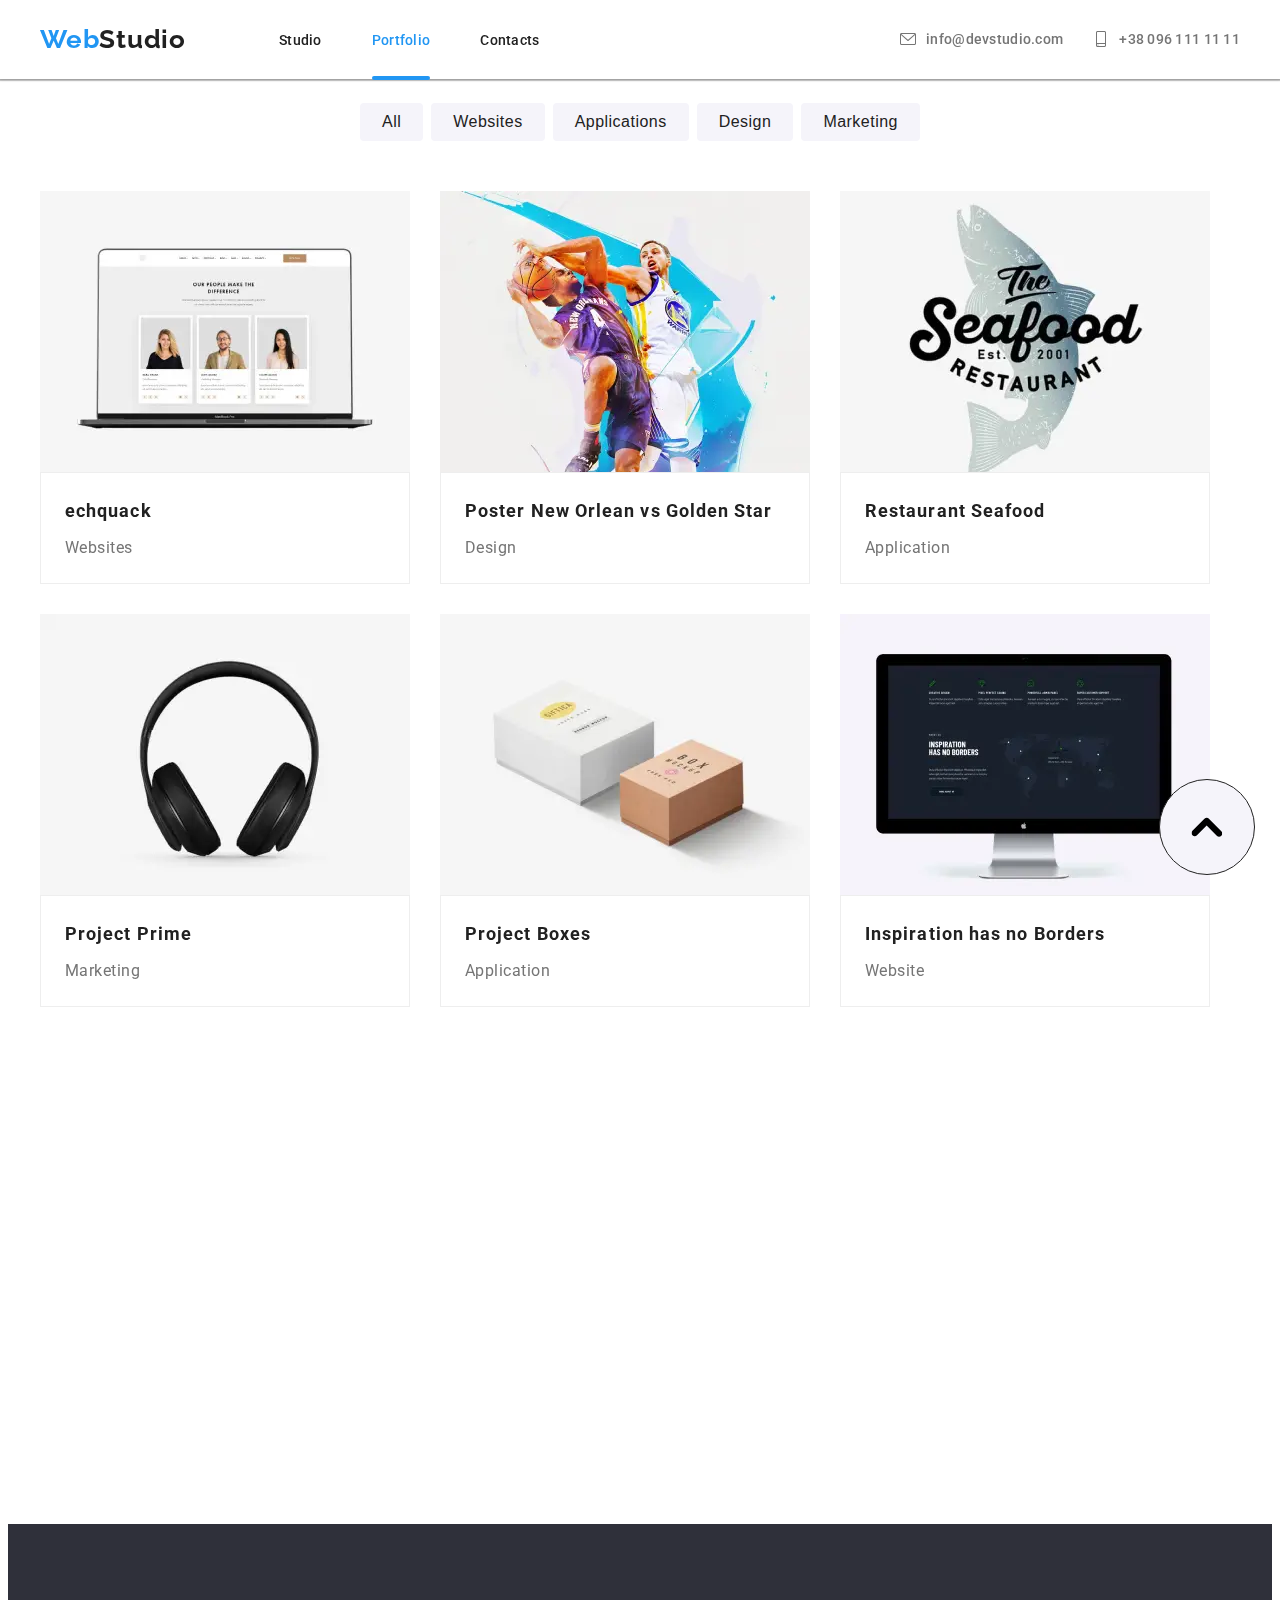
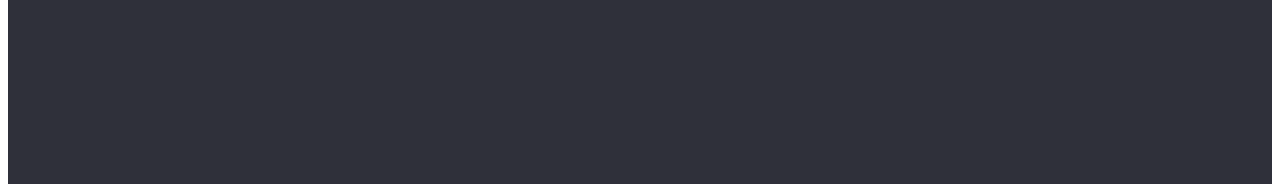
==== commit b99554be: "Update portfolio.html" ====
--- a/portfolio.html
+++ b/portfolio.html
@@ -3,7 +3,7 @@
   <head>
     <meta charset="UTF-8" />
     <meta name="viewport" content="width=device-width, initial-scale=1.0" />
-    <title>Портфоліо</title>
+    <title>Portfolio</title>
     <link rel="preconnect" href="https://fonts.googleapis.com" />
     <link rel="preconnect" href="https://fonts.gstatic.com" crossorigin />
     <link
@@ -34,13 +34,13 @@
           </button>
           <ul class="header__list">
             <li class="header__item">
-              <a href="./index.html" class="header__link">Студія</a>
+              <a href="./index.html" class="header__link">Studio</a>
             </li>
             <li class="header__item">
-              <a href="./portfolio.html" class="header__link">Портфоліо</a>
+              <a href="./portfolio.html" class="header__link">Portfolio</a>
             </li>
             <li class="header__item">
-              <a href="#contacts" class="header__link">Контакти</a>
+              <a href="#contacts" class="header__link">Contacts</a>
             </li>
           </ul>
           <ul class="header__infolist">
@@ -70,19 +70,19 @@
           <h2 hidden>Filters</h2>
           <ul class="filters__list">
             <li class="filters__item">
-              <button class="filters__button" type="button">Усі</button>
+              <button class="filters__button" type="button">All</button>
             </li>
             <li class="filters__item">
-              <button class="filters__button" type="button">Веб-сайти</button>
+              <button class="filters__button" type="button">Websites</button>
             </li>
             <li class="filters__item">
-              <button class="filters__button" type="button">Додатки</button>
+              <button class="filters__button" type="button">Applications</button>
             </li>
             <li class="filters__item">
-              <button class="filters__button" type="button">Дизайн</button>
+              <button class="filters__button" type="button">Design</button>
             </li>
             <li class="filters__item">
-              <button class="filters__button" type="button">Маркетинг</button>
+              <button class="filters__button" type="button">Marketing</button>
             </li>
           </ul>
         </div>
@@ -97,160 +97,149 @@
                   <div class="projects__hover-position">
                     <div class="projects__photo">
                       <picture>
-                        <source srcset="./images/desktop/desktop-project1@1x.webp 1x, ./images/desktop/desktop-project1@2x.webp 2x" media="(min-width: 1200px)">
-                        <source srcset="./images/tablet/tablet-project1@1x.webp 1x, ./images/tablet/tablet-project1@2x.webp 2x" media="(min-width: 768px)">
-                        <source srcset="./images/mobile/mobile-project1@1x.webp 1x, ./images/mobile/mobile-project1@2x.webp 2x" media="(min-width: 310px)">
+                        <source srcset="./images/desktop/texnorak-desktop@1x.webp 1x, ./images/desktop/texnorak-desktop@2x.webp 2x" media="(min-width: 1200px)">
+                        <source srcset="./images/tablet/texnorak-tablet@1x.webp 1x, ./images/tablet/texnorak-tablet@2x.webp 2x" media="(min-width: 768px)">
+                        <source srcset="./images/mobile/texnorak-mobile@1x.webp 1x, ./images/mobile/texnorak-mobile@2x.webp 2x" media="(min-width: 310px)">
                         <img class="team__img" src="" alt="human" />
                       </picture>
                     </div>    
                     <div class="projects__hover">
                       <p class="projects__texthover">
-                        Ресурс пропонує комплексні пропозиції з різним рівнем
-                        функціоналу та сервісів. Все це дозволить відвідувачу
-                        отримати вичерпні відомості про компанію чи приватну
+                        The resource offers comprehensive solutions with varying levels of functionality and services. 
+                        All of this will allow the visitor to obtain detailed information about a company or an individual.
+                      </p>
+                    </div>
+                  </div>
+                  <div class="projects__wrap">
+                    <h2 class="projects__subtitle">echquack</h2>
+                    <h2 class="projects__description">Websites</h2>
+                  </div>
+                </article>
+              </a>
+            </li>
+            <li class="projects__item" data-aos="flip-left">
+              <a href="" class="projects__link">
+                <article class="projects__article">
+                  <div class="projects__hover-position">
+                    <div class="projects__photo">
+                      <picture>
+                        <source srcset="./images/desktop/poster-desktop@1x.webp 1x, ./images/desktop/poster-desktop@2x.webp 2x" media="(min-width: 1200px)">
+                        <source srcset="./images/tablet/poster-tablet@1x.webp 1x, ./images/tablet/poster-tablet@2x.webp 2x" media="(min-width: 768px)">
+                        <source srcset="./images/mobile/poster-mobile@1x.webp 1x, ./images/mobile/poster-mobile@2x.webp 2x" media="(min-width: 310px)">
+                        <img class="team__img" src="" alt="human" />
+                      </picture>
+                    </div>
+                    <div class="projects__hover">
+                      <p class="projects__texthover">
+ь                       The resource offers comprehensive solutions with varying levels of functionality and services. 
+                        All of this will allow the visitor to obtain complete information about a company or an individual.
+                      </p>
+                    </div>
+                  </div>
+                  <div class="projects__wrap">
+                    <h2 class="projects__subtitle">
+                      Poster New Orlean vs Golden Star
+                    </h2>
+                    <h2 class="projects__description">Design</h2>
+                  </div>
+                </article>
+              </a>
+            </li>
+            <li class="projects__item" data-aos="flip-left">
+              <a href="" class="projects__link">
+                <article class="projects__article">
+                  <div class="projects__hover-position">
+                    <div class="projects__photo">
+                      <picture>
+                        <source srcset="./images/desktop/seafod-desktop@1x.webp 1x, ./images/desktop/seafod-desktop@2x.webp 2x" media="(min-width: 1200px)">
+                        <source srcset="./images/tablet/seafod-tablet@1x.webp 1x, ./images/tablet/seafod-tablet@2x.webp 2x" media="(min-width: 768px)">
+                        <source srcset="./images/mobile/seafod-mobile@1x.webp 1x, ./images/mobile/seafod-mobile@2x.webp 2x" media="(min-width: 310px)">
+                        <img class="team__img" src="" alt="human" />
+                      </picture>
+                    </div>
+                    <div class="projects__hover">
+                      <p class="projects__texthover">
+                        The resource offers comprehensive proposals with varying levels of functionality and services.
+                        All of this will allow the visitor to obtain complete information about a company or an individual.
+                      </p>
+                    </div>
+                  </div>
+                  <div class="projects__wrap">
+                    <h2 class="projects__subtitle">Restaurant Seafood</h2>
+                    <h2 class="projects__description">Application</h2>
+                  </div>
+                </article>
+              </a>
+            </li>
+            <li class="projects__item" data-aos="flip-left">
+              <a href="" class="projects__link">
+                <article class="projects__article">
+                  <div class="projects__hover-position">
+                    <div class="projects__photo">
+                      <picture>
+                        <source srcset="./images/desktop/nayshniki-desktop@1x.webp 1x, ./images/desktop/nayshniki-desktop@2x.webp 2x" media="(min-width: 1200px)">
+                        <source srcset="./images/tablet/nayshniki-tablet@1x.webp 1x, ./images/tablet/nayshniki-tablet@2x.webp 2x" media="(min-width: 768px)">
+                        <source srcset="./images/mobile/nayshniki-mobile@1x.webp 1x, ./images/mobile/nayshniki-mobile@2x.webp 2x" media="(min-width: 310px)">
+                        <img class="team__img" src="" alt="human" />
+                      </picture>
+                    </div>
+                    <div class="projects__hover">
+                      <p class="projects__texthover">
+                        The resource offers comprehensive proposals with varying levels of functionality and services.
+                        All of this will allow the visitor to obtain complete information about a company or an individual.
+                      </p>
+                    </div>
+                  </div>
+                  <div class="projects__wrap">
+                    <h2 class="projects__subtitle">Project Prime</h2>
+                    <h2 class="projects__description">Marketing</h2>
+                  </div>
+                </article>
+              </a>
+            </li>
+            <li class="projects__item" data-aos="flip-left">
+              <a href="" class="projects__link">
+                <article class="projects__article">
+                  <div class="projects__hover-position">
+                    <div class="projects__photo">
+                      <picture>
+                        <source srcset="./images/desktop/boxes-desktop@1x.webp 1x, ./images/desktop/boxes-desktop@2x.webp 2x" media="(min-width: 1200px)">
+                        <source srcset="./images/tablet/boxes-tablet@1x.webp 1x, ./images/tablet/boxes-tablet@2x.webp 2x" media="(min-width: 768px)">
+                        <source srcset="./images/mobile/boxes-mobile@1x.webp 1x, ./images/mobile/boxes-mobile@2x.webp 2x" media="(min-width: 310px)">
+                        <img class="team__img" src="" alt="human" />
+                      </picture>
+                    </div>
+                    <div class="projects__hover">
+                      <p class="projects__texthover">
+                        The resource offers comprehensive proposals with varying levels of functionality and services.
+                        All of this will allow the visitor to obtain complete information about a company or an individual.
                         особу.
                       </p>
                     </div>
                   </div>
                   <div class="projects__wrap">
-                    <h2 class="projects__subtitle">Технокряк</h2>
-                    <h2 class="projects__description">Веб-сайт</h2>
-                  </div>
-                </article>
-              </a>
-            </li>
-            <li class="projects__item" data-aos="flip-left">
-              <a href="" class="projects__link">
-                <article class="projects__article">
-                  <div class="projects__hover-position">
-                    <div class="projects__photo">
-                      <picture>
-                        <source srcset="./images/desktop/desktop-project2@1x.webp 1x, ./images/desktop/desktop-project2@2x.webp 2x" media="(min-width: 1200px)">
-                        <source srcset="./images/tablet/tablet-project2@1x.webp 1x, ./images/tablet/tablet-project2@2x.webp 2x" media="(min-width: 768px)">
-                        <source srcset="./images/mobile/mobile-project2@1x.webp 1x, ./images/mobile/mobile-project2@2x.webp 2x" media="(min-width: 310px)">
-                        <img class="team__img" src="" alt="human" />
-                      </picture>
-                    </div>
-                    <div class="projects__hover">
-                      <p class="projects__texthover">
-                        Ресурс пропонує комплексні пропозиції з різним рівнем
-                        функціоналу та сервісів. Все це дозволить відвідувачу
-                        отримати вичерпні відомості про компанію чи приватну
-                        особу.
-                      </p>
-                    </div>
-                  </div>
-                  <div class="projects__wrap">
-                    <h2 class="projects__subtitle">
-                      Постер New Orlean vs Golden Star
-                    </h2>
-                    <h2 class="projects__description">Дизайн</h2>
-                  </div>
-                </article>
-              </a>
-            </li>
-            <li class="projects__item" data-aos="flip-left">
-              <a href="" class="projects__link">
-                <article class="projects__article">
-                  <div class="projects__hover-position">
-                    <div class="projects__photo">
-                      <picture>
-                        <source srcset="./images/desktop/desktop-project3@1x.webp 1x, ./images/desktop/desktop-project3@2x.webp 2x" media="(min-width: 1200px)">
-                        <source srcset="./images/tablet/tablet-project3@1x.webp 1x, ./images/tablet/tablet-project3@2x.webp 2x" media="(min-width: 768px)">
-                        <source srcset="./images/mobile/mobile-project3@1x.webp 1x, ./images/mobile/mobile-project3@2x.webp 2x" media="(min-width: 310px)">
-                        <img class="team__img" src="" alt="human" />
-                      </picture>
-                    </div>
-                    <div class="projects__hover">
-                      <p class="projects__texthover">
-                        Ресурс пропонує комплексні пропозиції з різним рівнем
-                        функціоналу та сервісів. Все це дозволить відвідувачу
-                        отримати вичерпні відомості про компанію чи приватну
-                        особу.
-                      </p>
-                    </div>
-                  </div>
-                  <div class="projects__wrap">
-                    <h2 class="projects__subtitle">Ресторан Seafood</h2>
-                    <h2 class="projects__description">Додаток</h2>
-                  </div>
-                </article>
-              </a>
-            </li>
-            <li class="projects__item" data-aos="flip-left">
-              <a href="" class="projects__link">
-                <article class="projects__article">
-                  <div class="projects__hover-position">
-                    <div class="projects__photo">
-                      <picture>
-                        <source srcset="./images/desktop/desktop-project4@1x.webp 1x, ./images/desktop/desktop-project4@2x.webp 2x" media="(min-width: 1200px)">
-                        <source srcset="./images/tablet/tablet-project4@1x.webp 1x, ./images/tablet/tablet-project4@2x.webp 2x" media="(min-width: 768px)">
-                        <source srcset="./images/mobile/mobile-project4@1x.webp 1x, ./images/mobile/mobile-project4@2x.webp 2x" media="(min-width: 310px)">
-                        <img class="team__img" src="" alt="human" />
-                      </picture>
-                    </div>
-                    <div class="projects__hover">
-                      <p class="projects__texthover">
-                        Ресурс пропонує комплексні пропозиції з різним рівнем
-                        функціоналу та сервісів. Все це дозволить відвідувачу
-                        отримати вичерпні відомості про компанію чи приватну
-                        особу.
-                      </p>
-                    </div>
-                  </div>
-                  <div class="projects__wrap">
-                    <h2 class="projects__subtitle">Проєкт Prime</h2>
-                    <h2 class="projects__description">Маркетинг</h2>
-                  </div>
-                </article>
-              </a>
-            </li>
-            <li class="projects__item" data-aos="flip-left">
-              <a href="" class="projects__link">
-                <article class="projects__article">
-                  <div class="projects__hover-position">
-                    <div class="projects__photo">
-                      <picture>
-                        <source srcset="./images/desktop/desktop-project5@1x.webp 1x, ./images/desktop/desktop-project5@2x.webp 2x" media="(min-width: 1200px)">
-                        <source srcset="./images/tablet/tablet-project5@1x.webp 1x, ./images/tablet/tablet-project5@2x.webp 2x" media="(min-width: 768px)">
-                        <source srcset="./images/mobile/mobile-project5@1x.webp 1x, ./images/mobile/mobile-project5@2x.webp 2x" media="(min-width: 310px)">
-                        <img class="team__img" src="" alt="human" />
-                      </picture>
-                    </div>
-                    <div class="projects__hover">
-                      <p class="projects__texthover">
-                        Ресурс пропонує комплексні пропозиції з різним рівнем
-                        функціоналу та сервісів. Все це дозволить відвідувачу
-                        отримати вичерпні відомості про компанію чи приватну
-                        особу.
-                      </p>
-                    </div>
-                  </div>
-                  <div class="projects__wrap">
-                    <h2 class="projects__subtitle">Проєкт Boxes</h2>
-                    <h2 class="projects__description">Додаток</h2>
-                  </div>
-                </article>
-              </a>
-            </li>
-            <li class="projects__item" data-aos="flip-left">
-              <a href="" class="projects__link">
-                <article class="projects__article">
-                  <div class="projects__hover-position">
-                    <div class="projects__photo">
-                      <picture>
-                        <source srcset="./images/desktop/desktop-project6@1x.webp 1x, ./images/desktop/desktop-project6@2x.webp 2x" media="(min-width: 1200px)">
-                        <source srcset="./images/tablet/tablet-project6@1x.webp 1x, ./images/tablet/tablet-project6@2x.webp 2x" media="(min-width: 768px)">
-                        <source srcset="./images/mobile/mobile-project6@1x.webp 1x, ./images/mobile/mobile-project6@2x.webp 2x" media="(min-width: 310px)">
-                        <img class="team__img" src="" alt="human" />
-                      </picture>
-                    </div>
-                    <div class="projects__hover">
-                      <p class="projects__texthover">
-                        Ресурс пропонує комплексні пропозиції з різним рівнем
-                        функціоналу та сервісів. Все це дозволить відвідувачу
-                        отримати вичерпні відомості про компанію чи приватну
-                        особу.
+                    <h2 class="projects__subtitle">Project Boxes</h2>
+                    <h2 class="projects__description">Application</h2>
+                  </div>
+                </article>
+              </a>
+            </li>
+            <li class="projects__item" data-aos="flip-left">
+              <a href="" class="projects__link">
+                <article class="projects__article">
+                  <div class="projects__hover-position">
+                    <div class="projects__photo">
+                      <picture>
+                        <source srcset="./images/desktop/computer-desktop@1x.webp 1x, ./images/desktop/computer-desktop@2x.webp 2x" media="(min-width: 1200px)">
+                        <source srcset="./images/tablet/computer-tablet@1x.webp 1x, ./images/tablet/computer-tablet@2x.webp 2x" media="(min-width: 768px)">
+                        <source srcset="./images/mobile/computer-mobile@1x.webp 1x, ./images/mobile/computer-mobile@2x.webp 2x" media="(min-width: 310px)">
+                        <img class="team__img" src="" alt="human" />
+                      </picture>
+                    </div>
+                    <div class="projects__hover">
+                      <p class="projects__texthover">
+                        The resource offers comprehensive proposals with varying levels of functionality and services.
+                        All of this will allow the visitor to obtain complete information about a company or an individual.
                       </p>
                     </div>
                   </div>
@@ -258,91 +247,85 @@
                     <h2 class="projects__subtitle">
                       Inspiration has no Borders
                     </h2>
-                    <h2 class="projects__description">Веб-сайт</h2>
-                  </div>
-                </article>
-              </a>
-            </li>
-            <li class="projects__item" data-aos="flip-left">
-              <a href="" class="projects__link">
-                <article class="projects__article">
-                  <div class="projects__hover-position">
-                    <div class="projects__photo">
-                      <picture>
-                        <source srcset="./images/desktop/desktop-project7@1x.webp 1x, ./images/desktop/desktop-project7@2x.webp 2x" media="(min-width: 1200px)">
-                        <source srcset="./images/tablet/tablet-project7@1x.webp 1x, ./images/tablet/tablet-project7@2x.webp 2x" media="(min-width: 768px)">
-                        <source srcset="./images/mobile/mobile-project7@1x.webp 1x, ./images/mobile/mobile-project7@2x.webp 2x" media="(min-width: 310px)">
-                        <img class="team__img" src="" alt="human" />
-                      </picture>
-                    </div>
-                    <div class="projects__hover">
-                      <p class="projects__texthover">
-                        Ресурс пропонує комплексні пропозиції з різним рівнем
-                        функціоналу та сервісів. Все це дозволить відвідувачу
-                        отримати вичерпні відомості про компанію чи приватну
-                        особу.
+                    <h2 class="projects__description">Website</h2>
+                  </div>
+                </article>
+              </a>
+            </li>
+            <li class="projects__item" data-aos="flip-left">
+              <a href="" class="projects__link">
+                <article class="projects__article">
+                  <div class="projects__hover-position">
+                    <div class="projects__photo">
+                      <picture>
+                        <source srcset="./images/desktop/limited-desktop@1x.webp 1x, ./images/desktop/limited-desktop@2x.webp 2x" media="(min-width: 1200px)">
+                        <source srcset="./images/tablet/limited-tablet@1x.webp 1x, ./images/tablet/limited-tablet@2x.webp 2x" media="(min-width: 768px)">
+                        <source srcset="./images/mobile/limited-mobile@1x.webp 1x, ./images/mobile/limited-mobile@2x.webp 2x" media="(min-width: 310px)">
+                        <img class="team__img" src="" alt="human" />
+                      </picture>
+                    </div>
+                    <div class="projects__hover">
+                      <p class="projects__texthover">
+                        The resource offers comprehensive proposals with varying levels of functionality and services.
+                        All of this will allow the visitor to obtain complete information about a company or an individual.
                       </p>
                     </div>
                   </div>
                   <div class="projects__wrap">
                     <h2 class="projects__subtitle">Видання Limited Edition</h2>
-                    <h2 class="projects__description">Дизайн</h2>
-                  </div>
-                </article>
-              </a>
-            </li>
-            <li class="projects__item" data-aos="flip-left">
-              <a href="" class="projects__link">
-                <article class="projects__article">
-                  <div class="projects__hover-position">
-                    <div class="projects__photo">
-                      <picture>
-                        <source srcset="./images/desktop/desktop-project8@1x.webp 1x, ./images/desktop/desktop-project8@2x.webp 2x" media="(min-width: 1200px)">
-                        <source srcset="./images/tablet/tablet-project8@1x.webp 1x, ./images/tablet/tablet-project8@2x.webp 2x" media="(min-width: 768px)">
-                        <source srcset="./images/mobile/mobile-project8@1x.webp 1x, ./images/mobile/mobile-project8@2x.webp 2x" media="(min-width: 310px)">
-                        <img class="team__img" src="" alt="human" />
-                      </picture>
-                    </div>
-                    <div class="projects__hover">
-                      <p class="projects__texthover">
-                        Ресурс пропонує комплексні пропозиції з різним рівнем
-                        функціоналу та сервісів. Все це дозволить відвідувачу
-                        отримати вичерпні відомості про компанію чи приватну
-                        особу.
-                      </p>
-                    </div>
-                  </div>
-                  <div class="projects__wrap">
-                    <h2 class="projects__subtitle">Проєкт LAB</h2>
-                    <h2 class="projects__description">Маркетинг</h2>
-                  </div>
-                </article>
-              </a>
-            </li>
-            <li class="projects__item" data-aos="flip-left">
-              <a href="" class="projects__link">
-                <article class="projects__article">
-                  <div class="projects__hover-position">
-                    <div class="projects__photo">
-                      <picture>
-                        <source srcset="./images/desktop/desktop-project9@1x.webp 1x, ./images/desktop/desktop-project9@2x.webp 2x" media="(min-width: 1200px)">
-                        <source srcset="./images/tablet/tablet-project9@1x.webp 1x, ./images/tablet/tablet-project9@2x.webp 2x" media="(min-width: 768px)">
-                        <source srcset="./images/mobile/mobile-project9@1x.webp 1x, ./images/mobile/mobile-project9@2x.webp 2x" media="(min-width: 310px)">
-                        <img class="team__img" src="" alt="human" />
-                      </picture>
-                    </div>
-                    <div class="projects__hover">
-                      <p class="projects__texthover">
-                        Ресурс пропонує комплексні пропозиції з різним рівнем
-                        функціоналу та сервісів. Все це дозволить відвідувачу
-                        отримати вичерпні відомості про компанію чи приватну
-                        особу.
+                    <h2 class="projects__description">Design</h2>
+                  </div>
+                </article>
+              </a>
+            </li>
+            <li class="projects__item" data-aos="flip-left">
+              <a href="" class="projects__link">
+                <article class="projects__article">
+                  <div class="projects__hover-position">
+                    <div class="projects__photo">
+                      <picture>
+                        <source srcset="./images/desktop/lab-desktop@1x.webp 1x, ./images/desktop/lab-desktop@2x.webp 2x" media="(min-width: 1200px)">
+                        <source srcset="./images/tablet/lab-tablet@1x.webp 1x, ./images/tablet/lab-tablet@2x.webp 2x" media="(min-width: 768px)">
+                        <source srcset="./images/mobile/lab-mobile@1x.webp 1x, ./images/mobile/lab-mobile@2x.webp 2x" media="(min-width: 310px)">
+                        <img class="team__img" src="" alt="human" />
+                      </picture>
+                    </div>
+                    <div class="projects__hover">
+                      <p class="projects__texthover">
+                        The resource offers comprehensive proposals with varying levels of functionality and services.
+                        All of this will allow the visitor to obtain complete information about a company or an individual.
+                      </p>
+                    </div>
+                  </div>
+                  <div class="projects__wrap">
+                    <h2 class="projects__subtitle">Project LAB</h2>
+                    <h2 class="projects__description">Marketing</h2>
+                  </div>
+                </article>
+              </a>
+            </li>
+            <li class="projects__item" data-aos="flip-left">
+              <a href="" class="projects__link">
+                <article class="projects__article">
+                  <div class="projects__hover-position">
+                    <div class="projects__photo">
+                      <picture>
+                        <source srcset="./images/desktop/growing-desktop@1x.webp 1x, ./images/desktop/growing-desktop@2x.webp 2x" media="(min-width: 1200px)">
+                        <source srcset="./images/tablet/growing-tablet@1x.webp 1x, ./images/tablet/growing-tablet@2x.webp 2x" media="(min-width: 768px)">
+                        <source srcset="./images/mobile/growing-mobile@1x.webp 1x, ./images/mobile/growing-mobile@2x.webp 2x" media="(min-width: 310px)">
+                        <img class="team__img" src="" alt="human" />
+                      </picture>
+                    </div>
+                    <div class="projects__hover">
+                      <p class="projects__texthover">
+                        The resource offers comprehensive proposals with varying levels of functionality and services.
+                        All of this will allow the visitor to obtain complete information about a company or an individual.
                       </p>
                     </div>
                   </div>
                   <div class="projects__wrap">
                     <h2 class="projects__subtitle">Growing Business</h2>
-                    <h2 class="projects__description">Додаток</h2>
+                    <h2 class="projects__description">Application</h2>
                   </div>
                 </article>
               </a>
@@ -358,7 +341,7 @@
             >Web<span class="footer__logo2">Studio</span></a
           >
           <address class="footer__address">
-            м. Київ, пр-т Лесі Українки, 26
+            Kyiv, Lesya Ukrainka Avenue, 26
           </address>
           <ul class="footer__list">
             <li class="footer__item">
@@ -374,7 +357,7 @@
           </ul>
         </div>
         <div class="footer__soc" data-aos="fade-up">
-          <h4 class="footer__title">приєднуйтесь</h4>
+          <h4 class="footer__title">join us</h4>
           <ul class="soc__list">
             <li class="soc__item">
               <a
@@ -411,10 +394,10 @@
           </ul>
         </div>
         <div class="footer__subscribe" data-aos="fade-left">
-          <h4 class="footer__title">Підпишіться на розсилку</h4>
+          <h4 class="footer__title">Subscribe to the newsletter</h4>
           <form class="footer__form">
             <input type="email" class="footer__input" placeholder="E-mail" required>
-            <button class="footer__btn">Підписатися <svg class="footer__subscribe__icon" width="24px" height="24px"><use href="./images/icons.svg#icon-send"></use></svg></button>
+            <button class="footer__btn">Subscribe <svg class="footer__subscribe__icon" width="24px" height="24px"><use href="./images/icons.svg#icon-send"></use></svg></button>
           </form>
         </div>
       </div>
@@ -432,13 +415,13 @@
       </button>
       <ul class="menu__list">
         <li class="menu__item">
-          <a href="./index.html" class="menu__link">Студія</a>
+          <a href="./index.html" class="menu__link">Studio</a>
         </li>
         <li class="menu__item">
-          <a href="./portfolio.html" class="menu__link menu__active">Портфоліо</a>
+          <a href="./portfolio.html" class="menu__link menu__active">Portfolio</a>
         </li>
         <li class="menu__item">
-          <a href="#contacts" class="menu__link" data-menu-close>Контакти</a>
+          <a href="#contacts" class="menu__link" data-menu-close>Contacts</a>
         </li>
       </ul>
       <div class="menu__wrap">
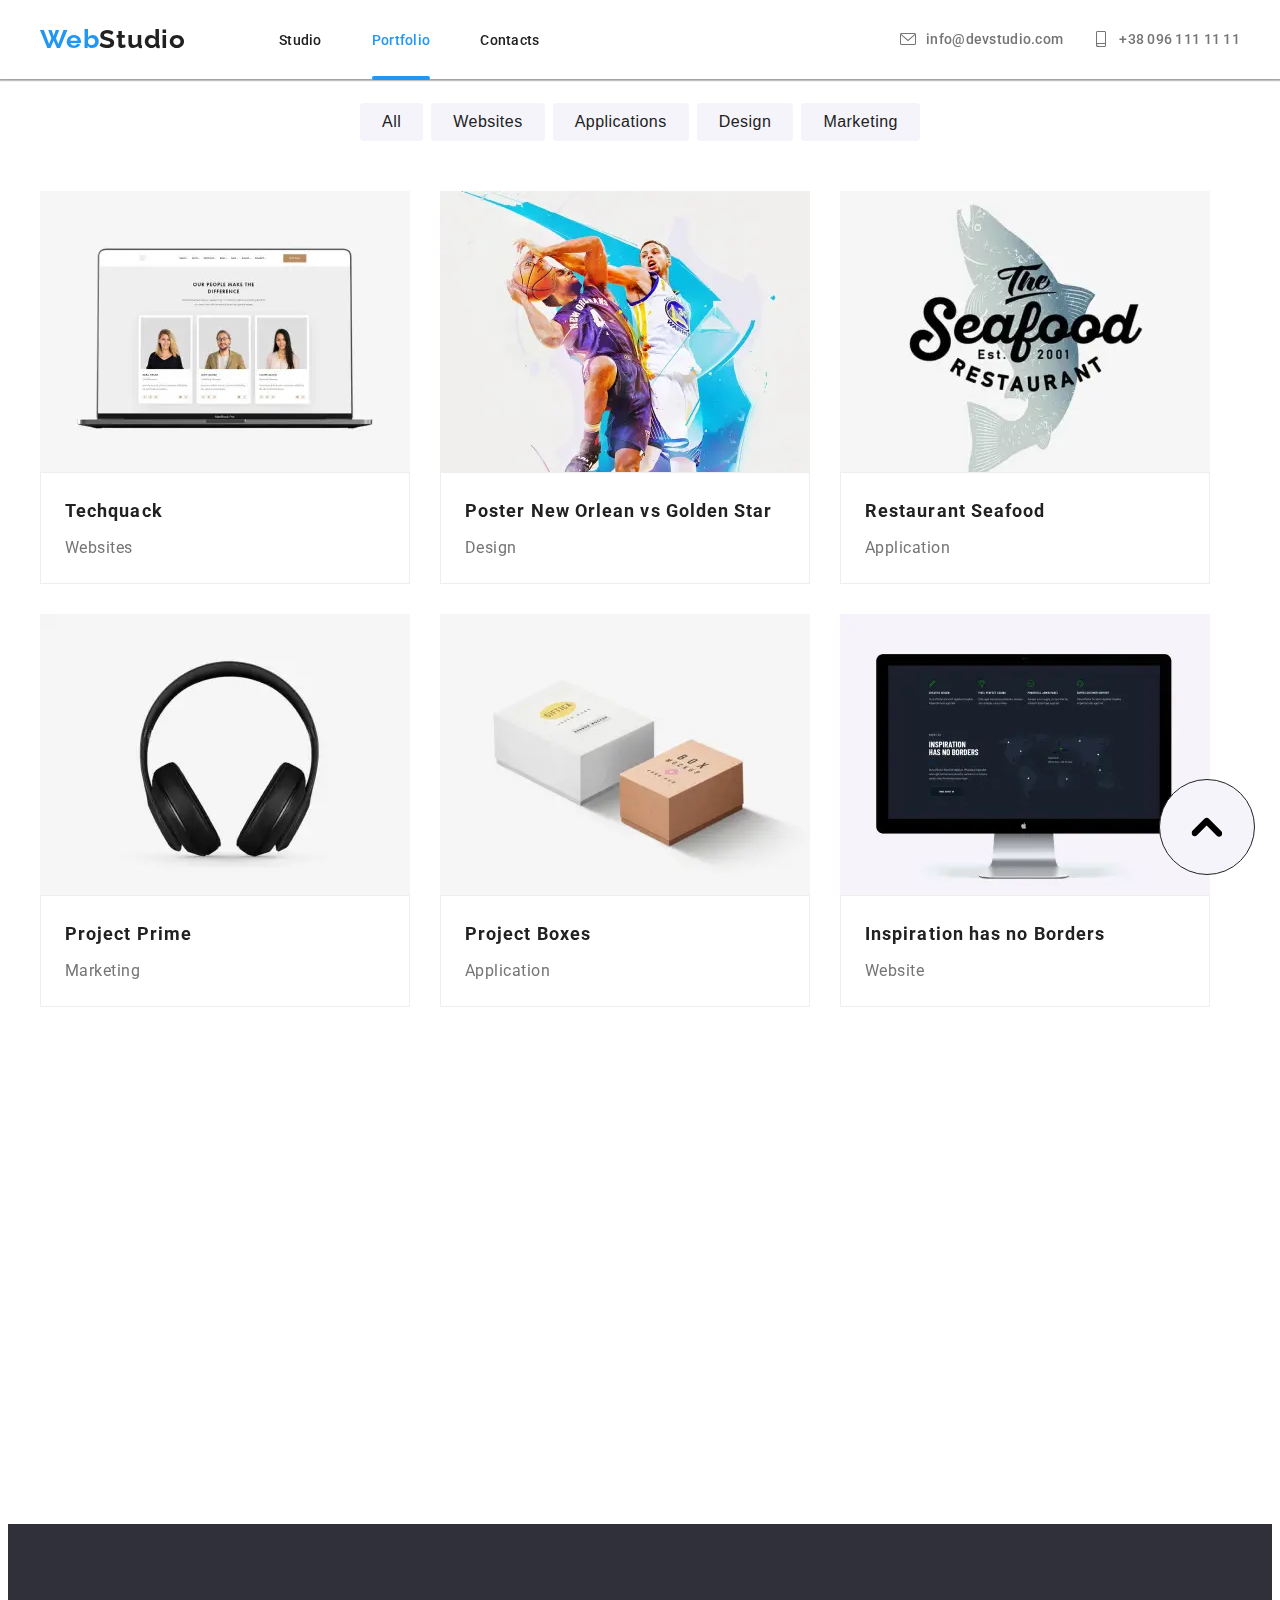
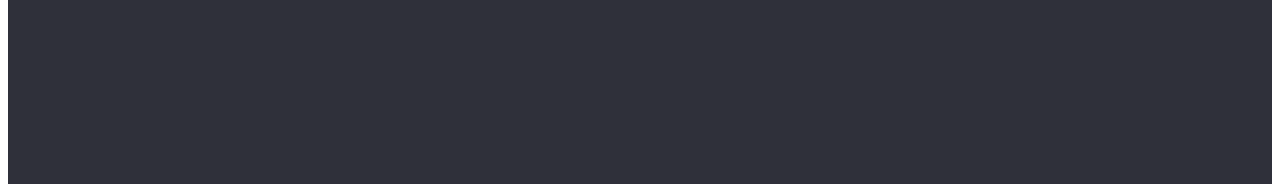
==== commit 3abfb7dc: "Update portfolio.html" ====
--- a/portfolio.html
+++ b/portfolio.html
@@ -111,7 +111,7 @@
                     </div>
                   </div>
                   <div class="projects__wrap">
-                    <h2 class="projects__subtitle">echquack</h2>
+                    <h2 class="projects__subtitle">Techquack</h2>
                     <h2 class="projects__description">Websites</h2>
                   </div>
                 </article>
